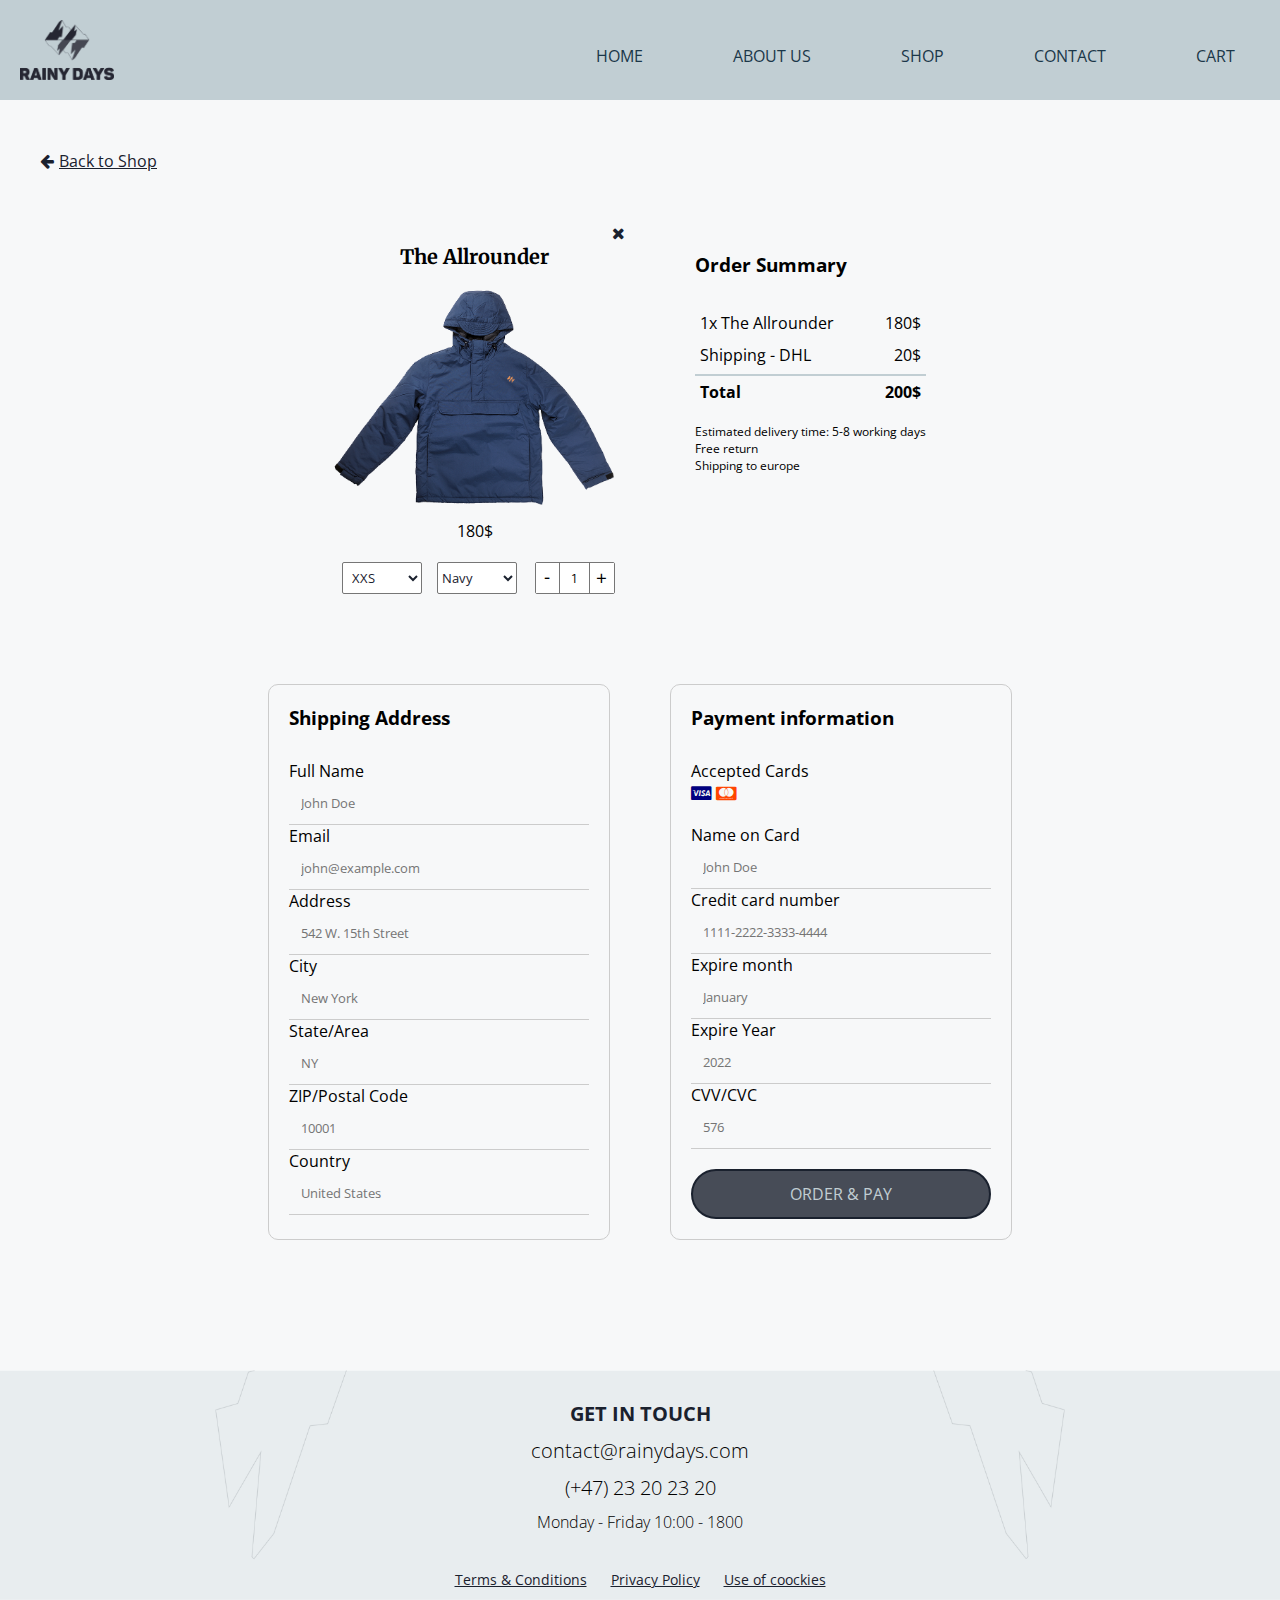
==== cart.html @ 738c60d7 "Add files via upload" ====
<!DOCTYPE html>
<html lang="en">
<head>
    <meta charset="UTF-8">
    <meta http-equiv="X-UA-Compatible" content="IE=edge">
    <meta name="viewport" content="width=device-width, initial-scale=1.0">
    <title>Rainy Days</title>
    <link rel="stylesheet" href="style.css">
    <link rel="stylesheet" href="style-meny.css">
    <link href="https://fonts.googleapis.com/css2?family=Open+Sans&display=swap" rel="stylesheet">
    <link href="https://fonts.googleapis.com/css2?family=Merriweather&display=swap" rel="stylesheet">
    <link rel="stylesheet" href="https://cdnjs.cloudflare.com/ajax/libs/font-awesome/4.7.0/css/font-awesome.min.css">
</head>

<body>
  <header>
    <!-- The beginning of the menu -->
    <div class="header">
      <img src="./images/logo-rainy-days-navy.png" alt="" />
      <!-- input checkbox is the button that shows and hides the menu in mobile view-->
      <input type="checkbox" class="menu-btn" id="menu-btn" />
      <!-- the clickable menu botton -->
      <label for="menu-btn" class="menu-icon">
        <!-- The visible text -->
        <span class="menu-text"></span>
        <!-- The visible hamburger menu -->
        <span class="nav-icon"></span>
      </label>
      <ul class="menu">
        <li><a href="index.html">Home</a></li>
        <li><a href="index.html#About-us">About us</a></li>
        <li><a href="shop.html">Shop</a></li>
        <li><a href="#Contact">Contact</a></li>
        <li><a href="cart.html">Cart</a></li>
      </ul>
    </div>
  </header>
  <!-- The end of the menu -->

    <main>
      <div class="back-to-shop"> <i class="fa fa-arrow-left" style="color:#1a212e;"></i><a href="shop.html">Back to Shop</a></div>
      <section class="container-cart-summary">
        <div class="wrap-cart">
            <div class="product-summary">
              <div class="removebtn"><i class="fa fa-close" style="color:#1a212e;"></i></div>
                <h2>The Allrounder</h2> 
                <img src="/images/jacket-1-blue.png" alt="The Allrounder jacket blue" />
                <p>180$</p>
                <div class="edit">
                <label for="Size"></label>
                <select name="Size" id="Sizes">
                  <option value="XXS">XXS</option>
                  <option value="XS">XS</option>
                  <option value="S">S</option>
                  <option value="M">M</option>
                  <option value="L">L</option>
                  <option value="XL">XL</option>
                </select>
                <label for="color-select"></label>
                <select name="color-select" id="color-select">
                  <option value="Navy">Navy</option>
                  <option value="Yellow">Yellow</option>
                </select>
                <div class="btn-edit-wrap">
                  <div class="btnedit-minus">-</div>
                  <button class="btnedit-qnt">1</button>
                  <button class="btnedit-plus">+</button>
                </div>
              </div>         
        </div>

        <div class="wrap-cart">
            <div class="price-summary">
              <h3>Order Summary</h3>
              <div class="line">
              <p>1x The Allrounder</p> <p>180$</p></div>
              <div class="line">
              <p>Shipping - DHL </p> <p>20$</p> </div>
              <div class="striped-border"></div>
              <div class="line">
              <h5>Total</h5> <h5>200$</h5>
            </div>
              <div class="additional-information">
                <p>Estimated delivery time: 5-8 working days</p>
                <p>Free return</p>
                <p>Shipping to europe</p>
              </div> 
            </div>
        </div>
    </section>

        <section class="container-cart-typein">
            <div class="wrap-cart">
                <div class="shipping-address">
                    <h3>Shipping Address</h3>
                    <label for="fullname"></i> Full Name</label>
                    <input type="text" id="firstname" name="firstname" placeholder="John Doe">
                    <label for="email"></i> Email</label>
                    <input type="text" id="email" name="email" placeholder="john@example.com">
                    <label for="address"></i> Address</label>
                    <input type="text" id="address" name="address" placeholder="542 W. 15th Street">
                    <label for="city"></i> City</label>
                    <input type="text" id="city" name="city" placeholder="New York">
                    <label for="state"></i> State/Area</label>
                    <input type="text" id="state" name="state" placeholder="NY">
                    <label for="zip"></i> ZIP/Postal Code</label>
                    <input type="text" id="city" name="city" placeholder="10001">
                    <label for="country"></i> Country</label>
                    <input type="text" id="country" name="country" placeholder="United States">
                </div>
            </div>

            <div class="wrap-cart">
                <div class="payment-information">
                    <h3>Payment information</h3>
                    <label for="fname">Accepted Cards</label>
                    <div class="icon-container">
                        <i class="fa fa-cc-visa" style="color:navy;"></i>
                        <i class="fa fa-cc-mastercard" style="color:orangered;"></i>
                    </div>
                    <label for="cardname"></i> Name on Card</label>
                    <input type="text" id="cardname" name="cardname" placeholder="John Doe">
                    <label for="cardnumber"></i> Credit card number</label>
                    <input type="text" id="cardnumber" name="cardnumber" placeholder="1111-2222-3333-4444">
                    <label for="expmonth"></i> Expire month</label>
                    <input type="text" id="expmonth" name="expmonth" placeholder="January">
                    <label for="expyear"></i> Expire Year</label>
                    <input type="text" id="expyear" name="expyear" placeholder="2022">
                    <label for="cvv"></i> CVV/CVC</label>
                    <input type="text" id="cvv" name="cvv" placeholder="576">
                    <a href="checkout-success.html"> <button class="btnpay">Order & pay</button> </a>
                </div>
            </div>
        </section>
    </main>

    <footer>
      <div class="wrapfooter">
        <div id="Contact" class="footer">
            <h3>Get in Touch</h3>
            <h4>contact@rainydays.com</h4>
            <h4>(+47) 23 20 23 20</h4>
            <h5>Monday - Friday 10:00 - 1800</h5>
            <div class="footerbottom">
                <a href="http://">Terms & Conditions</a>
                <a href="http://">Privacy Policy</a>
                <a href="http://">Use of coockies</a>
            </div>
        </div>
      </div>
    </footer>
</body>
</html>
---- style.css ----
* {
  margin: 0;
  scroll-behavior: smooth;
  padding: 0;
  box-sizing: border-box;
  font-family: "Open Sans", sans-serif;
}

body {
  display: flex;
  flex-direction: column;
  height: 100vh;
}
main {
  flex-grow: 1;
  background-color: #f7f8f9;
}

header {
  height: auto;
}

h1 {
  text-align: center;
  padding-top: 2em;
  font-family: "Merriweather", serif;
  font-style: italic;
  font-weight: bolder;
  font-size: 3em;
  position: relative;
}

.main1,
.main2,
.main3 {
  background-repeat: no-repeat;
}

.main1,
.main2 {
  min-height: 100vh;
}

.main1,
.main3 {
  text-align: center;
  background-size: cover;
  background-position: center;
}

.main1 {
  position: relative;
  padding-top: 10vh;
  top: 0px;
  right: 0px;
  bottom: 0px;
  left: 0px;
  background-image: url("./images/background-photo-adventurous-man.jpg");
  text-align: center;
  background-size: cover;
  background-position: center;
}

.main2 {
  background-image: url("./images/aboutus_decoration.png");
  background-color: #1a212e;
  /* gjør siden mobilvennlig*/
  background-size: 100% auto;
  background-position: bottom;
}

.wrap2 {
  padding-top: 200px;
  display: flex;
  justify-content: center;
  flex-wrap: wrap;
}

.main2 h3 {
  color: #fa9c4b;
  padding-bottom: 20px;
}

.main3 {
  position: relative;
  top: 0px;
  right: 0px;
  bottom: 0px;
  left: 0px;
  background-image: url("./images/landscape-photo.jpg");
  background-position: top;
  text-align: center;
  background-size: cover;
  min-height: 30rem;
}

.main3 p {
  position: relative;
  font-size: 1.8em;
}
.main3 h2 {
  position: relative;
  font-family: "Merriweather", serif;
  font-weight: bold;
  font-size: 2.5em;
}

.wrap {
  display: flex;
  justify-content: center;
  align-items: center;
}

.btn1,
.btn2 {
  display: block;
  border: solid 2px #1a212e;
  font-size: 16px;
  line-height: 1;
  padding: 16px 30px;
  border-radius: 30px;
  color: #1a212e;
  text-transform: uppercase;
  cursor: pointer;
  transition: all 0.3s linear;
  position: relative;
}

.btn1 {
  background-color: rgba(250, 156, 75, 0.8);
  margin-top: 50px;
}

.btn1:hover,
.btn1:focus {
  background-color: rgba(250, 156, 75, 1);
}

.btn2 {
  background-color: rgba(250, 208, 77, 0.8);
  margin-top: 30px;
}

.btn2:hover,
.btn2:focus {
  background-color: rgba(250, 208, 77, 1);
}

.box {
  align-items: center;
  width: 400px;
  float: left;
  padding: 50px 50px 50px 50px;
  color: rgba(250, 250, 250, 0.5);
  max-height: 320px;
  margin-left: 50px;
  margin-right: 50px;
}

.main3 p {
  padding-top: 80px;
}

.item {
  justify-content: center;
  text-align: center;
}
.item a {
  text-decoration: none;
}

.btn2 {
  display: inline-flex;
}

/* Make homepage responsive*/

@media (max-width: 1000px) and (min-width: 1px) {
  .wrap2 {
    padding-bottom: 200px;
    padding-top: 100px;
  }
}

@media (max-width: 800px) and (min-width: 600px) {
  h1 {
    font-size: 2.5em;
  }

  .main3 p {
    font-size: 1.6em;
  }

  .main3 h2 {
    font-size: 2.2em;
  }

  .btn1,
  .btn2 {
    font-size: 14px;
    padding: 14px 26px;
  }
}

@media (max-width: 600px) and (min-width: 400px) {
  h1 {
    font-size: 2em;
    padding-left: 40px;
    padding-right: 40px;
    line-height: 1.5;
  }

  .main3 p {
    font-size: 1.3em;
  }

  .main3 h2 {
    font-size: 1.8em;
  }

  .btn1,
  .btn2 {
    font-size: 14px;
    padding: 12px 22px;
  }
}

@media (max-width: 400px) and (min-width: 100px) {
  footer {
    height: 220px;
  }

  .main3 p {
    font-size: 1.1em;
  }

  .main3 h2 {
    font-size: 1.5em;
  }

  .footer h3 {
    font-size: 18px;
  }

  #Contact h4 {
    font-size: 15px;
  }

  #Contact h5 {
    font-size: 13px;
  }

  .box p {
    font-size: 14px;
  }

  .box h3 {
    font-size: 15px;
  }

  .box {
    padding: 50px 20px 50px 20px;
  }

  .btn1,
  .btn2 {
    font-size: 14px;
    padding: 12px 22px;
  }

  h1 {
    font-size: 1.7em;
  }
}

/* Styling SHOP*/

.background {
  background-color: #f7f8f9;
  margin-bottom: 7rem;
}

.background2 {
  background-color: #f7f8f9;
  margin-bottom: 7rem;
}

.jacket-1 {
  padding-top: 200px;
}

.jacket-1,
.jacket-2,
.jacket-3 {
  display: flex;
  justify-content: center;
  flex-wrap: wrap;
}

.jacket-info {
  justify-content: center;
  margin: 40px;
}

.jacket-image {
  width: auto;
  height: 394px;
  text-align: center;
  margin: 40px;
}

.jacket-1 img,
.jacket-2 img,
.jacket-3 img {
  width: 500px;
}

/* Size-dropdown*/

#Sizes {
  display: block;
  background-color: white;
  width: 150px;
  padding: 5px;
  border-radius: 2px;
  color: #1a212e;
}

.jacket-info ul {
  padding-top: 5px;
  padding-bottom: 10px;
  line-height: 2;
}

.jacket-info h3 {
  font-family: "Merriweather", serif;
  font-weight: bolder;
  font-size: 22px;
}

/* Add-to-cart button */

.btnbuy {
  border: solid 2px #1a212e;
  background-color: rgba(26, 33, 46, 0.8);
  font-size: 16px;
  padding: 10px 20px;
  border-radius: 30px;
  color: #c1ced3;
  text-transform: uppercase;
  cursor: pointer;
  transition: all 0.3s linear;
  position: relative;
  margin-top: 20px;
}

.btnbuy:hover {
  background-color: rgba(26, 33, 46, 1);
}

.btnbuy:active {
  background-color: orange;
  transition: all 0.01s linear;
}

/* Buttons jackets */

.btnblue,
.btnyellow,
.btnorange,
.btnnavy,
.btngreen {
  height: 20px;
  width: 20px;
  border-radius: 100%;
  border: none;
  margin: 5px;
}

.btnblue {
  background-color: rgba(57, 74, 113, 0.6);
  border: solid 1px rgba(57, 74, 113, 0);
}

.btnyellow {
  background-color: rgba(238, 223, 0, 0.6);
  border: solid 1px rgba(238, 223, 0, 0);
}

.btnorange {
  background-color: rgba(161, 66, 24, 0.6);
  border: solid 1px rgba(161, 66, 24, 0);
}

.btnnavy {
  background-color: rgba(10, 32, 66, 0.6);
  border: solid 1px rgba(10, 32, 66, 0);
}

.btngreen {
  background-color: #d9e0cd;
  border: solid 1px #1a212e;
}

.btnyellow:hover,
.btnyellow:focus {
  background-color: rgba(238, 223, 0, 1);
  border: solid 1px #000;
}

.btnblue:hover,
.btnblue:focus {
  background-color: rgba(57, 74, 113, 1);
  border: solid 1px #000;
}

.btnorange:hover,
.btnorange:focus {
  background-color: rgba(161, 66, 24, 0.8);
  border: solid 1px #1a212e;
}

.btnnavy:hover,
.btnnavy:focus {
  background-color: rgba(10, 32, 66, 1);
  border: solid 1px #000;
}

.btns {
  padding: 5px;
}

/* Extra information underneath Add-to-cart button */

.extrainfo {
  padding-top: 20px;
}

.extrainfo a {
  display: block;
  padding: 6px;
  color: #707070;
  font-size: 12px;
  font-weight: 100;
}

.myDIV {
  display: block;
  padding: 6px;
  color: #707070;
  font-size: 12px;
  font-weight: 100;
  cursor: pointer;
}

.hide {
  display: none;
  max-width: 200px;
}

.myDIV:hover + .hide {
  display: block;
  padding: 6px;
  color: #1a212e;
  font-size: 12px;
  font-weight: 100;
}

.myDIV:hover {
  color: #1a212e;
  font-weight: 700;
  padding: 2px;
}

/* Size-chart Popup */

.center {
  margin-top: 10px;
}

.center a {
  padding: 5px 5px;
  color: #111;
  font-size: 11px;
  font-weight: 600;
  border-radius: 5px;
  font-weight: 500;
  text-transform: uppercase;
}

#popup,
#popup2,
#popup3 {
  top: 0px;
  left: 0px;
  width: 100vw;
  height: 100vh;
  background: rgba(0, 0, 0, 0.75);
  display: none;
  z-index: 3;
  overflow-x: auto;
  position: fixed;
}

#popup .popup-content,
#popup2 .popup-content,
#popup3 .popup-content {
  position: absolute;
  top: 50%;
  left: 50%;
  transform: translate(-50%, -50%);
  width: 600px;
  padding: 10px 20px;
  background: #eee;
  border-radius: 5px 5px 0 0;
}

#popup a.close-popup,
#popup2 a.close-popup,
#popup3 a.close-popup {
  position: absolute;
  top: 10px;
  right: 20px;
  font-size: 20px;
  font-weight: 600;
  text-decoration: none;
  color: #1a212e;
}

#popup:target,
#popup2:target,
#popup3:target {
  display: block;
}

.content-table {
  margin: 25px 0;
  font-size: 0.9em;
  min-width: 400px;
  border-radius: 5px 5px 0 0;
  overflow: hidden;
  box-shadow: 0 0 20px rgba(0, 0, 0, 0.15);
}

.content-table thead tr {
  background-color: #1a212e;
  color: #ffffff;
  text-align: left;
  font-weight: bold;
}

.content-table th,
.content-table td {
  padding: 12px 15px;
}

.content-table tbody tr {
  border-bottom: 1px solid #dddddd;
}

.content-table tbody tr:nth-of-type(even) {
  background-color: #f3f3f3;
}

.content-table tbody tr:last-of-type {
  border-bottom: 2px solid #1a212e;
}

.tablefooter {
  font-size: 14px;
  justify-content: center;
  text-align: center;
  padding-top: 10px;
}

/* Making the Shop site responsive */

@media (max-width: 880px) {
  .hide {
    max-width: 140px;
  }

  .jacket-info {
    margin: 60px;
  }

  .jacket-image {
    margin: 60px;
  }
}

@media (max-width: 600px) and (min-width: 530px) {
  .jacket-image {
    height: 370px;
    margin: 0px;
  }

  .jacket-1 img,
  .jacket-2 img,
  .jacket-3 img {
    width: 430px;
  }

  .jacket-info + li {
    line-height: 1.8;
    font-size: 15px;
  }

  .jacket-info h3 {
    font-size: 20px;
  }

  .center a {
    font-size: 10px;
  }
}

@media (max-width: 550px) and (min-width: 350px) {
  .jacket-image {
    height: 300px;
    margin: 0px;
  }

  .jacket-1 img,
  .jacket-2 img,
  .jacket-3 img {
    width: 330px;
  }

  .jacket-info + ul {
    line-height: 1.8;
    font-size: 14px;
  }

  .jacket-info h3 {
    font-size: 18px;
  }

  .center a {
    font-size: 10px;
  }

  .myDIV:hover + .hide {
    font-size: 10px;
  }

  .myDIV {
    font-size: 10px;
  }
}

@media (max-width: 350px) and (min-width: 1px) {
  .jacket-image {
    height: auto;
    margin: 0px;
  }

  .jacket-1 img,
  .jacket-2 img,
  .jacket-3 img {
    width: 90vw;
  }

  .jacket-info + ul {
    line-height: 1.8;
    font-size: 14px;
  }

  .jacket-info h3 {
    font-size: 18px;
  }

  .center a {
    font-size: 10px;
  }

  .myDIV:hover + .hide {
    font-size: 10px;
  }
  .myDIV {
    font-size: 10px;
  }
}

@media (max-width: 750px) and (min-width: 150px) {
  #popup .popup-content,
  #popup2 .popup-content,
  #popup3 .popup-content {
    width: 80%;
  }

  .popup-content {
    width: 80%;
    overflow-x: auto;
  }

  #popup a.close-popup,
  #popup2 a.close-popup,
  #popup3 a.close-popup {
    top: 2px;
    right: 8px;
  }

  .tablefooter {
    padding-left: 10px;
    padding-right: 10px;
  }
}

/* Styling footer */

.wrapfooter {
  position: relative;
  width: 100%;
  text-align: center;
  padding-bottom: 10px;
}

footer {
  background-image: url("./images/footer-background.png");
  background-size: 100% auto;
  background-position: top;
  background-repeat: no-repeat;
  background-size: cover;
  height: 240px;
  position: relative;
  bottom: 0;
  width: 100%;
  clear: both;
}

.footer h3,
h4,
h5 {
  padding: 5px;
  font-family: "Open Sans", sans-serif;
}

.footer h3 {
  font-size: 20px;
  text-transform: uppercase;
  color: #1a212e;
  padding-top: 30px;
}

.footer h4 {
  font-size: 20px;
  font-weight: lighter;
}

.footer h5 {
  font-size: 16px;
  font-weight: lighter;
}

.footerbottom {
  padding-top: 30px;
}

.footerbottom a {
  color: #1a212e;
  padding-left: 10px;
  padding-right: 10px;
  font-size: 14px;
}

/* Styling CART */

input[type="text"] {
  width: 300px;
  padding: 12px;
  border: none;
  background-color: #00000000;
  border-bottom: 1px solid #ccc;
  border-radius: 0px;
  box-sizing: border-box;
}

label {
  display: block;
  justify-content: center;
}

.wrap-cart {
  justify-content: center;
  display: flex;
  justify-content: center;
  flex-wrap: wrap;
}

.wrap-cart h3 {
  padding-bottom: 30px;
}

.shipping-address,
.payment-information {
  width: 30%;
  display: inline;
  width: auto;
  margin: 30px;
  border: 1px solid #ccc;
  padding: 20px;
  border-radius: 10px;
}

.payment-information a {
  text-decoration: none;
}

.container-cart-typein {
  display: -ms-flexbox;
  display: flex;
  -ms-flex-wrap: wrap;
  flex-wrap: wrap;
  margin: 0 16px;
  justify-content: center;
  padding-top: 30px;
  padding-bottom: 100px;
}

.country {
  width: 100px;
}

.btnpay {
  display: block;
  border: solid 2px #1a212e;
  background-color: rgba(26, 33, 46, 0.8);
  font-size: 16px;
  padding: 10px 20px;
  border-radius: 30px;
  color: #c1ced3;
  text-transform: uppercase;
  cursor: pointer;
  transition: all 0.3s linear;
  position: relative;
  margin-top: 20px;
  width: 300px;
  height: 50px;
}

.btnpay:hover {
  background-color: rgba(26, 33, 46, 1);
}

.btnpay:active {
  background-color: orange;
  transition: all 0.01s linear;
}

.icon-container {
  padding-bottom: 20px;
}

/* Styling CART-Summary left */

.container-cart-summary {
  display: -ms-flexbox;
  display: flex;
  -ms-flex-wrap: wrap;
  flex-wrap: wrap;
  margin: 0 16px;
  justify-content: center;
  text-align: center;
}

.container-cart-summary img {
  max-width: 300px;
}

.line {
  display: flex;
  justify-content: space-between;
}

.line p {
  padding: 5px;
}

.line h5 {
  padding: 5px;
  font-size: 16px;
}

.additional-information {
  text-align: left;
  font-size: 12px;
  margin-top: 15px;
}
.striped-border {
  border: 1px solid #000;
  margin-top: 3px;
}

.product-summary {
  margin-top: 30px;
  padding: 20px;
}

.price-summary {
  text-align: left;
  margin: 30px;
  padding: 20px;
  padding-top: 50px;
}

.price-summary img {
  background-color: rgba(193, 206, 211, 0.45);
  border-radius: 10px;
  margin-top: 10px;
}

.edit {
  display: flex;
  justify-content: space-between;
  padding: 10px;
  margin-top: 10px;
}

.edit #Sizes {
  display: block;
  background-color: white;
  width: 80px;
  border-radius: 2px;
  color: #1a212e;
}
.edit #color-select {
  display: block;
  background-color: white;
  width: 80px;
  border-radius: 2px;
  color: #1a212e;
}

.btn-edit-wrap {
  border-radius: 2px;
  display: flex;
  justify-content: center;
  border: solid 1px #767676;
  width: 80px;
  background-color: white;
  margin-left: 10px;
}

.btnedit-minus,
.btnedit-plus {
  display: inline-block;
  font-size: 16px;
  cursor: pointer;
  border: none;
  background-color: white;
  font-size: 19px;
  justify-content: center;
  text-align: center;
  width: 100%;
}

.btnedit-qnt {
  display: inline-block;
  font-size: 12px;
  border: none;
  padding: 5px;
  width: 100%;
  background-color: white;
  border: solid 1px #767676;
  margin: -1px 0px -1px 0px;
}

.back-to-shop {
  position: top;
  margin-top: 150px;
  margin-left: 40px;
}

.back-to-shop a {
  color: #1a212e;
  padding-left: 5px;
}

.removebtn {
  text-align: right;
  cursor: pointer;
}

.product-summary h2 {
  font-family: "Merriweather", serif;
  font-weight: bolder;
  font-size: 20px;
  padding-bottom: 10px;
}

/* Styling Checkout Success site */

.purchase-summary {
  max-width: 350px;
}
.order-confirmation {
  max-width: 400px;
  padding: 0px;
  color: #c1ced3;
}

.checkout-success-summary {
  display: -ms-flexbox;
  display: flex;
  -ms-flex-wrap: wrap;
  flex-wrap: wrap;
  margin: 0 16px;
  justify-content: center;
  text-align: center;
  padding-top: 200px;
}

.purchase-summary .price-summary {
  border: solid 1px #c1ced3;
  border-radius: 5px;
  color: #c1ced3;
}

.price-summary img {
  width: 200px;
  padding: 20px;
}
.delivery-adress {
  margin: 30px;
}

.price-summary .striped-border {
  border: 1px solid #c1ced3;
}

.order-confirmation img {
  width: 350px;
}

.order-confirmation h2 {
  font-size: 21px;
  padding-bottom: 10px;
  font-weight: bold;
}

.item .btn1 {
  width: 100%;
  display: block;
  border: solid 2px #1a212e;
  font-size: 16px;
  line-height: 1;
  padding: 16px 30px;
  border-radius: 30px;
  color: #1a212e;
  text-transform: uppercase;
  cursor: pointer;
  transition: all 0.3s linear;
  position: relative;
  background-color: rgba(250, 156, 75, 0.8);
  margin-top: 30px;
}

.item .btn1:hover,
.item .btn1:focus {
  background-color: rgba(250, 156, 75, 1);
}

.image-checkout-succsess img {
  width: 750px;
}
.image-checkout-succsess {
  background-image: url("/images/mountains-view-from-sea.jpg");
  background-size: cover;
  width: 700px;
  display: table;
  margin: 0 auto;
  justify-content: center;
  height: 600px;
  position: relative;
  display: flex;
  justify-content: center;
  margin-bottom: 100px;
}

.comp-info {
  padding: 20px;
  width: 260px;
  height: auto;
  background-color: rgba(26, 33, 46, 0.8);
  border-radius: 10px;
  position: absolute;
  top: 50%;
  transform: translate(0, -50%);
  color: #c1ced3;
}

.comp-info ul {
  padding-left: 20px;
  padding-bottom: 20px;
  text-align: left;
}

.comp-info h2 {
  padding-left: 20px;
  padding-bottom: 8px;
  text-align: left;
  color: #fad04d;
  font-weight: bold;
}

.comp-info .btn2 {
  display: block;
  border: solid 2px #1a212e;
  font-size: 14px;
  line-height: 1;
  padding: 10px 15px;
  margin: auto;
}

.background-cart-site {
  background-color: #1a212e;
}

.comp {
  display: -ms-flexbox;
  display: flex;
  -ms-flex-wrap: wrap;
  flex-wrap: wrap;
  justify-content: center;
  text-align: center;
}

.comp span {
  font-weight: bolder;
  color: #fad04d;
}

/* Responsive CART */

@media (max-width: 400px) and (min-width: 100px) {
  input[type="text"] {
    width: 200px;
    padding: 6px;
    border: none;
    background-color: #00000000;
    border-bottom: 1px solid #ccc;
    border-radius: 0px;
    box-sizing: border-box;
  }

  .btnpay {
    display: block;
    border: solid 2px #1a212e;
    background-color: rgba(26, 33, 46, 0.8);
    font-size: 16px;
    border-radius: 30px;
    color: #c1ced3;
    text-transform: uppercase;
    cursor: pointer;
    transition: all 0.3s linear;
    position: relative;
    margin-top: 20px;
    width: 200px;
    height: 50px;
  }

  .product-summary img {
    width: 200px;
  }

  .edit #Sizes,
  .edit #color-select {
    width: 60px;
    font-size: 10px;
    margin: 5px;
  }
  .edit #color-select {
    margin-left: 10px;
  }

  .btn-edit-wrap {
    font-size: 0px;
    height: auto;
    height: 28px;
    margin-top: 5px;
  }

  /* Responsive footer */

  .footerbottom a {
    display: block;
    padding: 4px;
    font-size: 12px;
  }

  .wrapfooter {
    background-color: #e8edef;
    z-index: 1;
  }

  /* Responsive Checkout-Success */

  .image-checkout-succsess {
    margin: 0 auto;
  }
  .footer h3 {
    font-size: 17px;
  }

  .item .btn1 {
    padding: 12px;
    font-size: 14px;
  }
}

@media (max-width: 700px) {
  .image-checkout-succsess {
    margin-bottom: 0px;
  }
}

@media (max-width: 733px) {
  .checkout-success-summary {
    padding-top: 100px;
  }
}
---- style-meny.css ----
* {
  font-family: "Merriweather", serif;
  font-family: "Open Sans", sans-serif;
}

.header a {
  color: black;
  max-height: 100px;
}

.header {
  background-color: #c1ced3;
  position: fixed;
  width: 100%;
  z-index: 3;
  text-transform: uppercase;
  max-height: 100px;
  display: flex;
  justify-content: space-between;
}

.header ul {
  padding: 0;
  margin: 0;
  list-style: none;
  background-color: #c1ced3;
  overflow: hidden;
}

.header img {
  max-height: 100px;
  padding: 20px;
}

.header li a {
  display: block;
  padding: 45px;
  text-decoration: none;
  text-align: right;
}

.header li a:hover,
.header .menu-btn:hover,
.header .logo:hover {
  background-color: rgba(255, 255, 255, 0.5);
}

.header .logo {
  text-decoration: none;
  display: block;
  padding: 10px 20px;
  font-size: 2rem;
  color: #1b3749;
}

.header .menu {
  clear: both;
  max-height: 0;
  transition: max-height 0.5s ease-in-out;
}

.header .menu-btn:checked ~ .menu {
  max-height: 100vh;
}

/* making a dash in the burger menu*/
.header .menu-icon .nav-icon {
  height: 2px;
  width: 18px;
  background-color: #1b3749;
  display: block;
  position: relative;
}

.header .menu-icon .nav-icon::before,
.header .menu-icon .nav-icon::after {
  background-color: #1b3749;
  width: 100%;
  height: 100%;
  display: block;
  content: "";
  position: absolute;
  transition: all 0.5s ease-out;
}

.menu-text {
  color: #1b3749;
}

.header .menu-icon .nav-icon::before {
  top: 5px;
}

.header .menu-icon .nav-icon::after {
  top: -5px;
}

.header .menu-btn {
  display: none;
}

.header .menu-icon {
  padding: 28px 20px;
  cursor: pointer;
  position: relative;
}

.header .menu-text {
  text-transform: uppercase;
  position: absolute;
  top: 10px;
  right: 35px;
  padding: 10px;
}

.menu li a {
  color: #1b3749;
}

@media screen and (min-width: 880px) {
  .header .menu-icon {
    display: none;
  }

  .header .menu {
    max-height: none;
    clear: none;
  }

  .header li {
    float: left;
  }
}

/* making extra animation of hamburger icon */

.header .menu-btn:checked ~ .menu-icon .nav-icon {
  background: transparent;
}

.header .menu-btn:checked ~ .menu-icon .nav-icon::after {
  transform: rotate(-45deg);
  top: 0;
}

.header .menu-btn:checked ~ .menu-icon .nav-icon::before {
  transform: rotate(45deg);
  top: 0;
}

/* changing the menu in mobile view*/

@media (max-width: 880px) {
  ul.menu {
    background: none;
    padding-top: 17px;
  }

  .header {
    max-width: 100px;
    font-size: 12px;
    max-height: 600px;
    padding: 0px;
    border-radius: 4px;
    display: block;
  }

  .header a {
    opacity: 1;
  }

  .header li a {
    padding: 12px;
    padding-right: 20px;
  }

  .header {
    right: -0px;
    top: -10px;
    border-color: rgba(27, 55, 73, 0.5);
    position: absolute;
    position: fixed;
    background-color: #fad04d;
    background-color: #c1ced3;
  }

  .header .menu-icon {
    padding: 28px 50px;
    cursor: pointer;
    position: relative;
    margin: 1vh 0 1vh 10px;
  }

  .header img {
    position: fixed;
    left: 0px;
    background-color: #c1ced3;
    padding-right: 1000px;
  }
  .logo {
    position: sticky;
  }
}
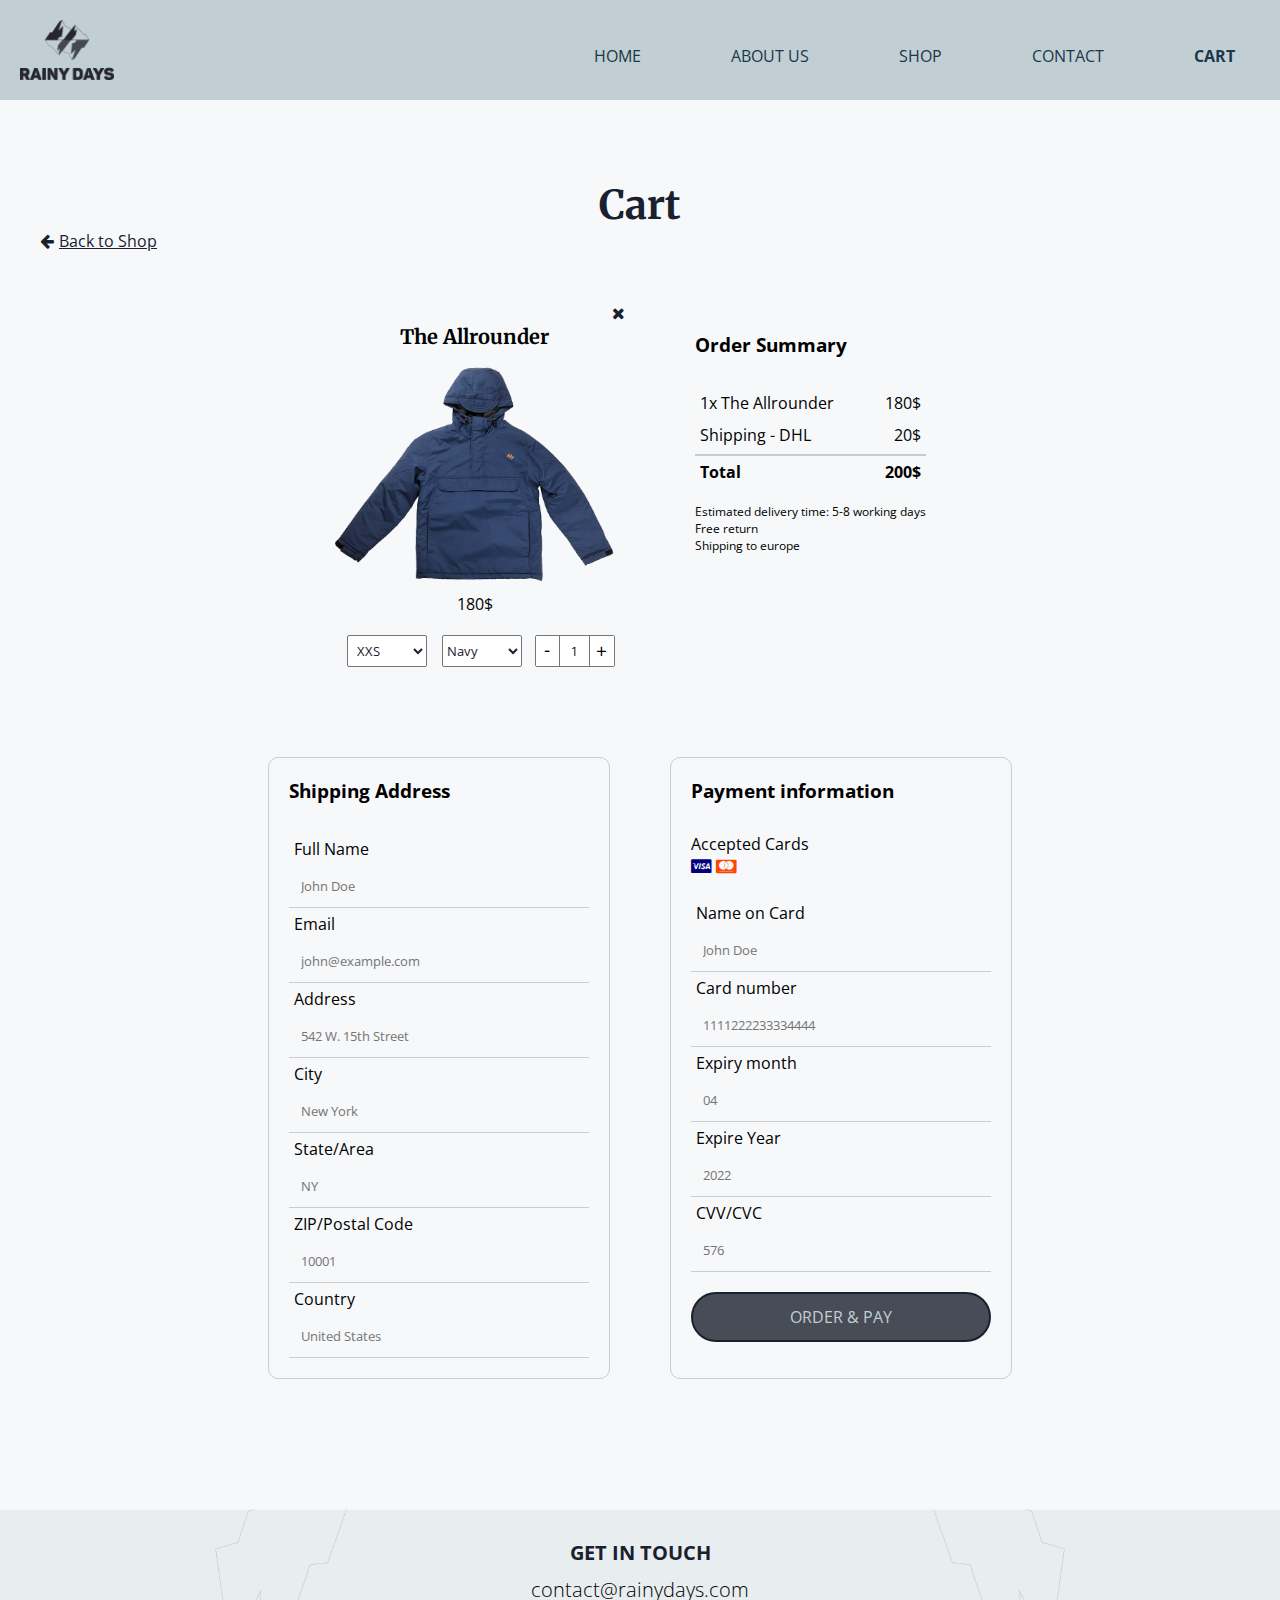
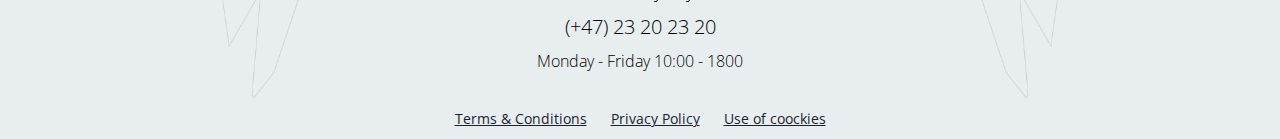
==== commit 41debeb3: "Add files via upload" ====
--- a/cart.html
+++ b/cart.html
@@ -1,153 +1,267 @@
-<!DOCTYPE html>
-<html lang="en">
-<head>
-    <meta charset="UTF-8">
-    <meta http-equiv="X-UA-Compatible" content="IE=edge">
-    <meta name="viewport" content="width=device-width, initial-scale=1.0">
-    <title>Rainy Days</title>
-    <link rel="stylesheet" href="style.css">
-    <link rel="stylesheet" href="style-meny.css">
-    <link href="https://fonts.googleapis.com/css2?family=Open+Sans&display=swap" rel="stylesheet">
-    <link href="https://fonts.googleapis.com/css2?family=Merriweather&display=swap" rel="stylesheet">
-    <link rel="stylesheet" href="https://cdnjs.cloudflare.com/ajax/libs/font-awesome/4.7.0/css/font-awesome.min.css">
-</head>
-
-<body>
-  <header>
-    <!-- The beginning of the menu -->
-    <div class="header">
-      <img src="./images/logo-rainy-days-navy.png" alt="" />
-      <!-- input checkbox is the button that shows and hides the menu in mobile view-->
-      <input type="checkbox" class="menu-btn" id="menu-btn" />
-      <!-- the clickable menu botton -->
-      <label for="menu-btn" class="menu-icon">
-        <!-- The visible text -->
-        <span class="menu-text"></span>
-        <!-- The visible hamburger menu -->
-        <span class="nav-icon"></span>
-      </label>
-      <ul class="menu">
-        <li><a href="index.html">Home</a></li>
-        <li><a href="index.html#About-us">About us</a></li>
-        <li><a href="shop.html">Shop</a></li>
-        <li><a href="#Contact">Contact</a></li>
-        <li><a href="cart.html">Cart</a></li>
-      </ul>
-    </div>
-  </header>
-  <!-- The end of the menu -->
-
-    <main>
-      <div class="back-to-shop"> <i class="fa fa-arrow-left" style="color:#1a212e;"></i><a href="shop.html">Back to Shop</a></div>
-      <section class="container-cart-summary">
-        <div class="wrap-cart">
-            <div class="product-summary">
-              <div class="removebtn"><i class="fa fa-close" style="color:#1a212e;"></i></div>
-                <h2>The Allrounder</h2> 
-                <img src="/images/jacket-1-blue.png" alt="The Allrounder jacket blue" />
-                <p>180$</p>
-                <div class="edit">
-                <label for="Size"></label>
-                <select name="Size" id="Sizes">
-                  <option value="XXS">XXS</option>
-                  <option value="XS">XS</option>
-                  <option value="S">S</option>
-                  <option value="M">M</option>
-                  <option value="L">L</option>
-                  <option value="XL">XL</option>
-                </select>
-                <label for="color-select"></label>
-                <select name="color-select" id="color-select">
-                  <option value="Navy">Navy</option>
-                  <option value="Yellow">Yellow</option>
-                </select>
-                <div class="btn-edit-wrap">
-                  <div class="btnedit-minus">-</div>
-                  <button class="btnedit-qnt">1</button>
-                  <button class="btnedit-plus">+</button>
-                </div>
-              </div>         
-        </div>
-
-        <div class="wrap-cart">
-            <div class="price-summary">
-              <h3>Order Summary</h3>
-              <div class="line">
-              <p>1x The Allrounder</p> <p>180$</p></div>
-              <div class="line">
-              <p>Shipping - DHL </p> <p>20$</p> </div>
-              <div class="striped-border"></div>
-              <div class="line">
-              <h5>Total</h5> <h5>200$</h5>
-            </div>
-              <div class="additional-information">
-                <p>Estimated delivery time: 5-8 working days</p>
-                <p>Free return</p>
-                <p>Shipping to europe</p>
-              </div> 
-            </div>
-        </div>
-    </section>
-
-        <section class="container-cart-typein">
-            <div class="wrap-cart">
-                <div class="shipping-address">
-                    <h3>Shipping Address</h3>
-                    <label for="fullname"></i> Full Name</label>
-                    <input type="text" id="firstname" name="firstname" placeholder="John Doe">
-                    <label for="email"></i> Email</label>
-                    <input type="text" id="email" name="email" placeholder="john@example.com">
-                    <label for="address"></i> Address</label>
-                    <input type="text" id="address" name="address" placeholder="542 W. 15th Street">
-                    <label for="city"></i> City</label>
-                    <input type="text" id="city" name="city" placeholder="New York">
-                    <label for="state"></i> State/Area</label>
-                    <input type="text" id="state" name="state" placeholder="NY">
-                    <label for="zip"></i> ZIP/Postal Code</label>
-                    <input type="text" id="city" name="city" placeholder="10001">
-                    <label for="country"></i> Country</label>
-                    <input type="text" id="country" name="country" placeholder="United States">
-                </div>
-            </div>
-
-            <div class="wrap-cart">
-                <div class="payment-information">
-                    <h3>Payment information</h3>
-                    <label for="fname">Accepted Cards</label>
-                    <div class="icon-container">
-                        <i class="fa fa-cc-visa" style="color:navy;"></i>
-                        <i class="fa fa-cc-mastercard" style="color:orangered;"></i>
-                    </div>
-                    <label for="cardname"></i> Name on Card</label>
-                    <input type="text" id="cardname" name="cardname" placeholder="John Doe">
-                    <label for="cardnumber"></i> Credit card number</label>
-                    <input type="text" id="cardnumber" name="cardnumber" placeholder="1111-2222-3333-4444">
-                    <label for="expmonth"></i> Expire month</label>
-                    <input type="text" id="expmonth" name="expmonth" placeholder="January">
-                    <label for="expyear"></i> Expire Year</label>
-                    <input type="text" id="expyear" name="expyear" placeholder="2022">
-                    <label for="cvv"></i> CVV/CVC</label>
-                    <input type="text" id="cvv" name="cvv" placeholder="576">
-                    <a href="checkout-success.html"> <button class="btnpay">Order & pay</button> </a>
-                </div>
-            </div>
-        </section>
-    </main>
-
-    <footer>
-      <div class="wrapfooter">
-        <div id="Contact" class="footer">
-            <h3>Get in Touch</h3>
-            <h4>contact@rainydays.com</h4>
-            <h4>(+47) 23 20 23 20</h4>
-            <h5>Monday - Friday 10:00 - 1800</h5>
-            <div class="footerbottom">
-                <a href="http://">Terms & Conditions</a>
-                <a href="http://">Privacy Policy</a>
-                <a href="http://">Use of coockies</a>
-            </div>
-        </div>
-      </div>
-    </footer>
-</body>
-</html>+<!DOCTYPE html>
+<html lang="en">
+		<head>
+			<meta charset="UTF-8" />
+			<meta http-equiv="X-UA-Compatible" content="IE=edge" />
+			<meta name="viewport" content="width=device-width, initial-scale=1.0" />
+			<title>Rainy Days | Cart</title>
+			<link rel="stylesheet" href="style.css" />
+			<link
+				href="https://fonts.googleapis.com/css2?family=Open+Sans&display=swap"
+				rel="stylesheet"
+			/>
+			<link
+				href="https://fonts.googleapis.com/css2?family=Merriweather&display=swap"
+				rel="stylesheet"
+			/>
+			<link
+				rel="stylesheet"
+				href="https://cdnjs.cloudflare.com/ajax/libs/font-awesome/4.7.0/css/font-awesome.min.css"
+			/>
+		</head>
+	
+		<body>
+			<header>
+				<!-- The beginning of the menu -->
+				<div class="header">
+					<a href="index.html">
+						<img src="./images/logo-rainy-days-navy.png" alt="Rainy Days logo" />
+					</a>
+					<!-- input checkbox is the button that shows and hides the menu in mobile view-->
+					<input type="checkbox" class="menu-btn" id="menu-btn" />
+					<!-- the clickable menu botton -->
+					<label for="menu-btn" class="menu-icon">
+						<!-- The visible text -->
+						<span class="menu-text"></span>
+						<!-- The visible hamburger menu -->
+						<span class="nav-icon"></span>
+					</label>
+					<ul class="menu">
+						<li><a href="index.html">Home</a></li>
+						<li><a href="index.html#About-us">About us</a></li>
+						<li><a href="shop.html">Shop</a></li>
+						<li><a href="#Contact">Contact</a></li>
+						<li>
+							<a href="cart.html"><b>Cart</b></a>
+						</li>
+					</ul>
+				</div>
+			</header>
+			<!-- The end of the menu -->
+      
+			<main id="cartItems">
+        <h1>Cart</h1>
+				<div class="back-to-shop">
+					<i class="fa fa-arrow-left" style="color: #1a212e"></i
+					><a href="shop.html">Back to Shop</a>
+				</div>
+				
+					<div id="error"></div>
+					<section class="container-cart-summary">
+						<div class="wrap-cart">
+							<div class="product-summary">
+								<div class="removebtn">
+									<i class="fa fa-close" style="color: #1a212e"></i>
+								</div>
+								<h2>The Allrounder</h2>
+								<img
+									src="/images/Jakke_1_blå.png"
+									alt="The Allrounder jacket blue"
+								/>
+								<p>180$</p>
+								<div class="edit">
+									<label for="Sizes"></label>
+									<select name="Size" id="Sizes">
+										<option value="XXS">XXS</option>
+										<option value="XS">XS</option>
+										<option value="S">S</option>
+										<option value="M">M</option>
+										<option value="L">L</option>
+										<option value="XL">XL</option>
+									</select>
+									<label for="color-select"></label>
+									<select name="color-select" id="color-select">
+										<option value="Navy">Navy</option>
+										<option value="Yellow">Yellow</option>
+									</select>
+									<div class="btn-edit-wrap">
+										<div class="btnedit-minus">-</div>
+										<button class="btnedit-qnt">1</button>
+										<button class="btnedit-plus">+</button>
+									</div>
+								</div>
+							</div>
+						</div>
+	
+						<div class="wrap-cart">
+							<div class="price-summary">
+								<h3>Order Summary</h3>
+								<div class="line">
+									<p>1x The Allrounder</p>
+									<p>180$</p>
+								</div>
+								<div class="line">
+									<p>Shipping - DHL</p>
+									<p>20$</p>
+								</div>
+								<div class="striped-border"></div>
+								<div class="line">
+									<h5>Total</h5>
+									<h5>200$</h5>
+								</div>
+								<div class="additional-information">
+									<p>Estimated delivery time: 5-8 working days</p>
+									<p>Free return</p>
+									<p>Shipping to europe</p>
+								</div>
+							</div>
+						</div>
+					</section>
+	
+					<section class="container-cart-typein">
+						<div class="wrap-cart">
+							<div class="shipping-address">
+								<h3>Shipping Address</h3>
+								<label for="fullname"> Full Name </label> 
+                <div class="form-error" id="fullNameError">*Name is required</div>
+								<input
+									type="text"
+									id="fullname"
+									name="fullname"
+									placeholder="John Doe"
+								/>
+
+								<label for="email"> Email</label>
+                <div class="form-error" id="emailError">*Please fill in a valid email</div>
+								<input
+									type="text"
+									id="email"
+									name="email"
+									placeholder="john@example.com"
+								/>
+
+								<label for="address">Address</label>
+                <div class="form-error" id="addressError">*Address is required<address></address></div>
+								<input
+									type="text"
+									id="address"
+									name="address"
+									placeholder="542 W. 15th Street"
+								/>
+
+								<label for="city"> City</label>
+                <div class="form-error" id="cityError">*City is required</div>
+								<input 
+                type="text" 
+                id="city" 
+                name="city" 
+                placeholder="New York" />
+
+								<label for="state"> State/Area</label>
+                <div class="form-error" id="stateError">*State/area is required</div>
+
+								<input type="text" 
+                id="state" 
+                name="state" 
+                placeholder="NY" />
+
+								<label for="zip"> ZIP/Postal Code</label>
+                <div class="form-error" id="zipError">*ZIP/Postal code is required</div>
+
+								<input type="number" 
+               							id="zip" 
+                						name="zip" 
+                						placeholder="10001" />
+
+								<label for="country"> Country</label>
+                <div class="form-error" id="countryError">*Country is required</div>
+								<input
+									type="text"
+									id="country"
+									name="country"
+									placeholder="United States"
+								/>
+							</div>
+						</div>
+	
+
+						<div class="wrap-cart">
+							<div class="payment-information">
+								<h3>Payment information</h3>
+								<p>Accepted Cards</p>
+								<div class="icon-container">
+									<i class="fa fa-cc-visa" style="color: navy"></i>
+									<i class="fa fa-cc-mastercard" style="color: orangered"></i>
+								</div>
+
+								<label for="cardname"> Name on Card</label>
+                <div class="form-error" id="cardNameError">*Card name is required</div>
+								<input
+									type="text"
+									id="cardname"
+									name="cardname"
+									placeholder="John Doe"
+								/>
+
+								<label for="cardnumber"> Card number</label>
+                <div class="form-error" id="cardNumberError">*Please fill in a valid card number </div>
+								<input
+									type="number"
+									id="cardnumber"
+									name="cardnumber"
+									placeholder="1111222233334444"
+								/>
+
+								<label for="expmonth"> Expiry month</label>
+                <div class="form-error" id="expMonthError">*Please fill in a expiry month </div>
+								<input
+                  					type="number"
+									id="expmonth"
+									name="expmonth"
+									placeholder="04"
+								/>
+
+								<label for="expyear"> Expire Year</label>
+                <div class="form-error" id="expYearError">*Please fill in an expiry year </div>
+								<input
+									type="number"
+									id="expyear"
+									name="expyear"
+									placeholder="2022"
+								>
+                
+                
+								<label for="cvv"> CVV/CVC</label>
+                <div class="form-error" id="cvvError">*Please fill in an expire year </div>
+								<input 
+                  type="number" 
+                  id="cvv" 
+                  name="cvv" 
+                  placeholder="576" />
+                  <form id="data-form">
+                  <button class="btnpay" type="submit">Order & Pay</button>
+                </form>
+							</div>
+						</div>
+					</section>
+				
+			</main>
+	
+			<footer>
+				<div class="wrapfooter">
+					<div id="Contact" class="footer">
+						<h3>Get in Touch</h3>
+						<h4>contact@rainydays.com</h4>
+						<h4>(+47) 23 20 23 20</h4>
+						<h5>Monday - Friday 10:00 - 1800</h5>
+						<div class="footerbottom">
+							<a href="#">Terms & Conditions</a>
+							<a href="#">Privacy Policy</a>
+							<a href="#">Use of coockies</a>
+						</div>
+					</div>
+				</div>
+			</footer>
+			<script src="javascript/formValidation.js" type="module"></script>
+		</body>
+	</html>
--- a/style.css
+++ b/style.css
@@ -1,1222 +1,1459 @@
-* {
-  margin: 0;
-  scroll-behavior: smooth;
-  padding: 0;
-  box-sizing: border-box;
-  font-family: "Open Sans", sans-serif;
-}
-
-body {
-  display: flex;
-  flex-direction: column;
-  height: 100vh;
-}
-main {
-  flex-grow: 1;
-  background-color: #f7f8f9;
-}
-
-header {
-  height: auto;
-}
-
-h1 {
-  text-align: center;
-  padding-top: 2em;
-  font-family: "Merriweather", serif;
-  font-style: italic;
-  font-weight: bolder;
-  font-size: 3em;
-  position: relative;
-}
-
-.main1,
-.main2,
-.main3 {
-  background-repeat: no-repeat;
-}
-
-.main1,
-.main2 {
-  min-height: 100vh;
-}
-
-.main1,
-.main3 {
-  text-align: center;
-  background-size: cover;
-  background-position: center;
-}
-
-.main1 {
-  position: relative;
-  padding-top: 10vh;
-  top: 0px;
-  right: 0px;
-  bottom: 0px;
-  left: 0px;
-  background-image: url("./images/background-photo-adventurous-man.jpg");
-  text-align: center;
-  background-size: cover;
-  background-position: center;
-}
-
-.main2 {
-  background-image: url("./images/aboutus_decoration.png");
-  background-color: #1a212e;
-  /* gjør siden mobilvennlig*/
-  background-size: 100% auto;
-  background-position: bottom;
-}
-
-.wrap2 {
-  padding-top: 200px;
-  display: flex;
-  justify-content: center;
-  flex-wrap: wrap;
-}
-
-.main2 h3 {
-  color: #fa9c4b;
-  padding-bottom: 20px;
-}
-
-.main3 {
-  position: relative;
-  top: 0px;
-  right: 0px;
-  bottom: 0px;
-  left: 0px;
-  background-image: url("./images/landscape-photo.jpg");
-  background-position: top;
-  text-align: center;
-  background-size: cover;
-  min-height: 30rem;
-}
-
-.main3 p {
-  position: relative;
-  font-size: 1.8em;
-}
-.main3 h2 {
-  position: relative;
-  font-family: "Merriweather", serif;
-  font-weight: bold;
-  font-size: 2.5em;
-}
-
-.wrap {
-  display: flex;
-  justify-content: center;
-  align-items: center;
-}
-
-.btn1,
-.btn2 {
-  display: block;
-  border: solid 2px #1a212e;
-  font-size: 16px;
-  line-height: 1;
-  padding: 16px 30px;
-  border-radius: 30px;
-  color: #1a212e;
-  text-transform: uppercase;
-  cursor: pointer;
-  transition: all 0.3s linear;
-  position: relative;
-}
-
-.btn1 {
-  background-color: rgba(250, 156, 75, 0.8);
-  margin-top: 50px;
-}
-
-.btn1:hover,
-.btn1:focus {
-  background-color: rgba(250, 156, 75, 1);
-}
-
-.btn2 {
-  background-color: rgba(250, 208, 77, 0.8);
-  margin-top: 30px;
-}
-
-.btn2:hover,
-.btn2:focus {
-  background-color: rgba(250, 208, 77, 1);
-}
-
-.box {
-  align-items: center;
-  width: 400px;
-  float: left;
-  padding: 50px 50px 50px 50px;
-  color: rgba(250, 250, 250, 0.5);
-  max-height: 320px;
-  margin-left: 50px;
-  margin-right: 50px;
-}
-
-.main3 p {
-  padding-top: 80px;
-}
-
-.item {
-  justify-content: center;
-  text-align: center;
-}
-.item a {
-  text-decoration: none;
-}
-
-.btn2 {
-  display: inline-flex;
-}
-
-/* Make homepage responsive*/
-
-@media (max-width: 1000px) and (min-width: 1px) {
-  .wrap2 {
-    padding-bottom: 200px;
-    padding-top: 100px;
-  }
-}
-
-@media (max-width: 800px) and (min-width: 600px) {
-  h1 {
-    font-size: 2.5em;
-  }
-
-  .main3 p {
-    font-size: 1.6em;
-  }
-
-  .main3 h2 {
-    font-size: 2.2em;
-  }
-
-  .btn1,
-  .btn2 {
-    font-size: 14px;
-    padding: 14px 26px;
-  }
-}
-
-@media (max-width: 600px) and (min-width: 400px) {
-  h1 {
-    font-size: 2em;
-    padding-left: 40px;
-    padding-right: 40px;
-    line-height: 1.5;
-  }
-
-  .main3 p {
-    font-size: 1.3em;
-  }
-
-  .main3 h2 {
-    font-size: 1.8em;
-  }
-
-  .btn1,
-  .btn2 {
-    font-size: 14px;
-    padding: 12px 22px;
-  }
-}
-
-@media (max-width: 400px) and (min-width: 100px) {
-  footer {
-    height: 220px;
-  }
-
-  .main3 p {
-    font-size: 1.1em;
-  }
-
-  .main3 h2 {
-    font-size: 1.5em;
-  }
-
-  .footer h3 {
-    font-size: 18px;
-  }
-
-  #Contact h4 {
-    font-size: 15px;
-  }
-
-  #Contact h5 {
-    font-size: 13px;
-  }
-
-  .box p {
-    font-size: 14px;
-  }
-
-  .box h3 {
-    font-size: 15px;
-  }
-
-  .box {
-    padding: 50px 20px 50px 20px;
-  }
-
-  .btn1,
-  .btn2 {
-    font-size: 14px;
-    padding: 12px 22px;
-  }
-
-  h1 {
-    font-size: 1.7em;
-  }
-}
-
-/* Styling SHOP*/
-
-.background {
-  background-color: #f7f8f9;
-  margin-bottom: 7rem;
-}
-
-.background2 {
-  background-color: #f7f8f9;
-  margin-bottom: 7rem;
-}
-
-.jacket-1 {
-  padding-top: 200px;
-}
-
-.jacket-1,
-.jacket-2,
-.jacket-3 {
-  display: flex;
-  justify-content: center;
-  flex-wrap: wrap;
-}
-
-.jacket-info {
-  justify-content: center;
-  margin: 40px;
-}
-
-.jacket-image {
-  width: auto;
-  height: 394px;
-  text-align: center;
-  margin: 40px;
-}
-
-.jacket-1 img,
-.jacket-2 img,
-.jacket-3 img {
-  width: 500px;
-}
-
-/* Size-dropdown*/
-
-#Sizes {
-  display: block;
-  background-color: white;
-  width: 150px;
-  padding: 5px;
-  border-radius: 2px;
-  color: #1a212e;
-}
-
-.jacket-info ul {
-  padding-top: 5px;
-  padding-bottom: 10px;
-  line-height: 2;
-}
-
-.jacket-info h3 {
-  font-family: "Merriweather", serif;
-  font-weight: bolder;
-  font-size: 22px;
-}
-
-/* Add-to-cart button */
-
-.btnbuy {
-  border: solid 2px #1a212e;
-  background-color: rgba(26, 33, 46, 0.8);
-  font-size: 16px;
-  padding: 10px 20px;
-  border-radius: 30px;
-  color: #c1ced3;
-  text-transform: uppercase;
-  cursor: pointer;
-  transition: all 0.3s linear;
-  position: relative;
-  margin-top: 20px;
-}
-
-.btnbuy:hover {
-  background-color: rgba(26, 33, 46, 1);
-}
-
-.btnbuy:active {
-  background-color: orange;
-  transition: all 0.01s linear;
-}
-
-/* Buttons jackets */
-
-.btnblue,
-.btnyellow,
-.btnorange,
-.btnnavy,
-.btngreen {
-  height: 20px;
-  width: 20px;
-  border-radius: 100%;
-  border: none;
-  margin: 5px;
-}
-
-.btnblue {
-  background-color: rgba(57, 74, 113, 0.6);
-  border: solid 1px rgba(57, 74, 113, 0);
-}
-
-.btnyellow {
-  background-color: rgba(238, 223, 0, 0.6);
-  border: solid 1px rgba(238, 223, 0, 0);
-}
-
-.btnorange {
-  background-color: rgba(161, 66, 24, 0.6);
-  border: solid 1px rgba(161, 66, 24, 0);
-}
-
-.btnnavy {
-  background-color: rgba(10, 32, 66, 0.6);
-  border: solid 1px rgba(10, 32, 66, 0);
-}
-
-.btngreen {
-  background-color: #d9e0cd;
-  border: solid 1px #1a212e;
-}
-
-.btnyellow:hover,
-.btnyellow:focus {
-  background-color: rgba(238, 223, 0, 1);
-  border: solid 1px #000;
-}
-
-.btnblue:hover,
-.btnblue:focus {
-  background-color: rgba(57, 74, 113, 1);
-  border: solid 1px #000;
-}
-
-.btnorange:hover,
-.btnorange:focus {
-  background-color: rgba(161, 66, 24, 0.8);
-  border: solid 1px #1a212e;
-}
-
-.btnnavy:hover,
-.btnnavy:focus {
-  background-color: rgba(10, 32, 66, 1);
-  border: solid 1px #000;
-}
-
-.btns {
-  padding: 5px;
-}
-
-/* Extra information underneath Add-to-cart button */
-
-.extrainfo {
-  padding-top: 20px;
-}
-
-.extrainfo a {
-  display: block;
-  padding: 6px;
-  color: #707070;
-  font-size: 12px;
-  font-weight: 100;
-}
-
-.myDIV {
-  display: block;
-  padding: 6px;
-  color: #707070;
-  font-size: 12px;
-  font-weight: 100;
-  cursor: pointer;
-}
-
-.hide {
-  display: none;
-  max-width: 200px;
-}
-
-.myDIV:hover + .hide {
-  display: block;
-  padding: 6px;
-  color: #1a212e;
-  font-size: 12px;
-  font-weight: 100;
-}
-
-.myDIV:hover {
-  color: #1a212e;
-  font-weight: 700;
-  padding: 2px;
-}
-
-/* Size-chart Popup */
-
-.center {
-  margin-top: 10px;
-}
-
-.center a {
-  padding: 5px 5px;
-  color: #111;
-  font-size: 11px;
-  font-weight: 600;
-  border-radius: 5px;
-  font-weight: 500;
-  text-transform: uppercase;
-}
-
-#popup,
-#popup2,
-#popup3 {
-  top: 0px;
-  left: 0px;
-  width: 100vw;
-  height: 100vh;
-  background: rgba(0, 0, 0, 0.75);
-  display: none;
-  z-index: 3;
-  overflow-x: auto;
-  position: fixed;
-}
-
-#popup .popup-content,
-#popup2 .popup-content,
-#popup3 .popup-content {
-  position: absolute;
-  top: 50%;
-  left: 50%;
-  transform: translate(-50%, -50%);
-  width: 600px;
-  padding: 10px 20px;
-  background: #eee;
-  border-radius: 5px 5px 0 0;
-}
-
-#popup a.close-popup,
-#popup2 a.close-popup,
-#popup3 a.close-popup {
-  position: absolute;
-  top: 10px;
-  right: 20px;
-  font-size: 20px;
-  font-weight: 600;
-  text-decoration: none;
-  color: #1a212e;
-}
-
-#popup:target,
-#popup2:target,
-#popup3:target {
-  display: block;
-}
-
-.content-table {
-  margin: 25px 0;
-  font-size: 0.9em;
-  min-width: 400px;
-  border-radius: 5px 5px 0 0;
-  overflow: hidden;
-  box-shadow: 0 0 20px rgba(0, 0, 0, 0.15);
-}
-
-.content-table thead tr {
-  background-color: #1a212e;
-  color: #ffffff;
-  text-align: left;
-  font-weight: bold;
-}
-
-.content-table th,
-.content-table td {
-  padding: 12px 15px;
-}
-
-.content-table tbody tr {
-  border-bottom: 1px solid #dddddd;
-}
-
-.content-table tbody tr:nth-of-type(even) {
-  background-color: #f3f3f3;
-}
-
-.content-table tbody tr:last-of-type {
-  border-bottom: 2px solid #1a212e;
-}
-
-.tablefooter {
-  font-size: 14px;
-  justify-content: center;
-  text-align: center;
-  padding-top: 10px;
-}
-
-/* Making the Shop site responsive */
-
-@media (max-width: 880px) {
-  .hide {
-    max-width: 140px;
-  }
-
-  .jacket-info {
-    margin: 60px;
-  }
-
-  .jacket-image {
-    margin: 60px;
-  }
-}
-
-@media (max-width: 600px) and (min-width: 530px) {
-  .jacket-image {
-    height: 370px;
-    margin: 0px;
-  }
-
-  .jacket-1 img,
-  .jacket-2 img,
-  .jacket-3 img {
-    width: 430px;
-  }
-
-  .jacket-info + li {
-    line-height: 1.8;
-    font-size: 15px;
-  }
-
-  .jacket-info h3 {
-    font-size: 20px;
-  }
-
-  .center a {
-    font-size: 10px;
-  }
-}
-
-@media (max-width: 550px) and (min-width: 350px) {
-  .jacket-image {
-    height: 300px;
-    margin: 0px;
-  }
-
-  .jacket-1 img,
-  .jacket-2 img,
-  .jacket-3 img {
-    width: 330px;
-  }
-
-  .jacket-info + ul {
-    line-height: 1.8;
-    font-size: 14px;
-  }
-
-  .jacket-info h3 {
-    font-size: 18px;
-  }
-
-  .center a {
-    font-size: 10px;
-  }
-
-  .myDIV:hover + .hide {
-    font-size: 10px;
-  }
-
-  .myDIV {
-    font-size: 10px;
-  }
-}
-
-@media (max-width: 350px) and (min-width: 1px) {
-  .jacket-image {
-    height: auto;
-    margin: 0px;
-  }
-
-  .jacket-1 img,
-  .jacket-2 img,
-  .jacket-3 img {
-    width: 90vw;
-  }
-
-  .jacket-info + ul {
-    line-height: 1.8;
-    font-size: 14px;
-  }
-
-  .jacket-info h3 {
-    font-size: 18px;
-  }
-
-  .center a {
-    font-size: 10px;
-  }
-
-  .myDIV:hover + .hide {
-    font-size: 10px;
-  }
-  .myDIV {
-    font-size: 10px;
-  }
-}
-
-@media (max-width: 750px) and (min-width: 150px) {
-  #popup .popup-content,
-  #popup2 .popup-content,
-  #popup3 .popup-content {
-    width: 80%;
-  }
-
-  .popup-content {
-    width: 80%;
-    overflow-x: auto;
-  }
-
-  #popup a.close-popup,
-  #popup2 a.close-popup,
-  #popup3 a.close-popup {
-    top: 2px;
-    right: 8px;
-  }
-
-  .tablefooter {
-    padding-left: 10px;
-    padding-right: 10px;
-  }
-}
-
-/* Styling footer */
-
-.wrapfooter {
-  position: relative;
-  width: 100%;
-  text-align: center;
-  padding-bottom: 10px;
-}
-
-footer {
-  background-image: url("./images/footer-background.png");
-  background-size: 100% auto;
-  background-position: top;
-  background-repeat: no-repeat;
-  background-size: cover;
-  height: 240px;
-  position: relative;
-  bottom: 0;
-  width: 100%;
-  clear: both;
-}
-
-.footer h3,
-h4,
-h5 {
-  padding: 5px;
-  font-family: "Open Sans", sans-serif;
-}
-
-.footer h3 {
-  font-size: 20px;
-  text-transform: uppercase;
-  color: #1a212e;
-  padding-top: 30px;
-}
-
-.footer h4 {
-  font-size: 20px;
-  font-weight: lighter;
-}
-
-.footer h5 {
-  font-size: 16px;
-  font-weight: lighter;
-}
-
-.footerbottom {
-  padding-top: 30px;
-}
-
-.footerbottom a {
-  color: #1a212e;
-  padding-left: 10px;
-  padding-right: 10px;
-  font-size: 14px;
-}
-
-/* Styling CART */
-
-input[type="text"] {
-  width: 300px;
-  padding: 12px;
-  border: none;
-  background-color: #00000000;
-  border-bottom: 1px solid #ccc;
-  border-radius: 0px;
-  box-sizing: border-box;
-}
-
-label {
-  display: block;
-  justify-content: center;
-}
-
-.wrap-cart {
-  justify-content: center;
-  display: flex;
-  justify-content: center;
-  flex-wrap: wrap;
-}
-
-.wrap-cart h3 {
-  padding-bottom: 30px;
-}
-
-.shipping-address,
-.payment-information {
-  width: 30%;
-  display: inline;
-  width: auto;
-  margin: 30px;
-  border: 1px solid #ccc;
-  padding: 20px;
-  border-radius: 10px;
-}
-
-.payment-information a {
-  text-decoration: none;
-}
-
-.container-cart-typein {
-  display: -ms-flexbox;
-  display: flex;
-  -ms-flex-wrap: wrap;
-  flex-wrap: wrap;
-  margin: 0 16px;
-  justify-content: center;
-  padding-top: 30px;
-  padding-bottom: 100px;
-}
-
-.country {
-  width: 100px;
-}
-
-.btnpay {
-  display: block;
-  border: solid 2px #1a212e;
-  background-color: rgba(26, 33, 46, 0.8);
-  font-size: 16px;
-  padding: 10px 20px;
-  border-radius: 30px;
-  color: #c1ced3;
-  text-transform: uppercase;
-  cursor: pointer;
-  transition: all 0.3s linear;
-  position: relative;
-  margin-top: 20px;
-  width: 300px;
-  height: 50px;
-}
-
-.btnpay:hover {
-  background-color: rgba(26, 33, 46, 1);
-}
-
-.btnpay:active {
-  background-color: orange;
-  transition: all 0.01s linear;
-}
-
-.icon-container {
-  padding-bottom: 20px;
-}
-
-/* Styling CART-Summary left */
-
-.container-cart-summary {
-  display: -ms-flexbox;
-  display: flex;
-  -ms-flex-wrap: wrap;
-  flex-wrap: wrap;
-  margin: 0 16px;
-  justify-content: center;
-  text-align: center;
-}
-
-.container-cart-summary img {
-  max-width: 300px;
-}
-
-.line {
-  display: flex;
-  justify-content: space-between;
-}
-
-.line p {
-  padding: 5px;
-}
-
-.line h5 {
-  padding: 5px;
-  font-size: 16px;
-}
-
-.additional-information {
-  text-align: left;
-  font-size: 12px;
-  margin-top: 15px;
-}
-.striped-border {
-  border: 1px solid #000;
-  margin-top: 3px;
-}
-
-.product-summary {
-  margin-top: 30px;
-  padding: 20px;
-}
-
-.price-summary {
-  text-align: left;
-  margin: 30px;
-  padding: 20px;
-  padding-top: 50px;
-}
-
-.price-summary img {
-  background-color: rgba(193, 206, 211, 0.45);
-  border-radius: 10px;
-  margin-top: 10px;
-}
-
-.edit {
-  display: flex;
-  justify-content: space-between;
-  padding: 10px;
-  margin-top: 10px;
-}
-
-.edit #Sizes {
-  display: block;
-  background-color: white;
-  width: 80px;
-  border-radius: 2px;
-  color: #1a212e;
-}
-.edit #color-select {
-  display: block;
-  background-color: white;
-  width: 80px;
-  border-radius: 2px;
-  color: #1a212e;
-}
-
-.btn-edit-wrap {
-  border-radius: 2px;
-  display: flex;
-  justify-content: center;
-  border: solid 1px #767676;
-  width: 80px;
-  background-color: white;
-  margin-left: 10px;
-}
-
-.btnedit-minus,
-.btnedit-plus {
-  display: inline-block;
-  font-size: 16px;
-  cursor: pointer;
-  border: none;
-  background-color: white;
-  font-size: 19px;
-  justify-content: center;
-  text-align: center;
-  width: 100%;
-}
-
-.btnedit-qnt {
-  display: inline-block;
-  font-size: 12px;
-  border: none;
-  padding: 5px;
-  width: 100%;
-  background-color: white;
-  border: solid 1px #767676;
-  margin: -1px 0px -1px 0px;
-}
-
-.back-to-shop {
-  position: top;
-  margin-top: 150px;
-  margin-left: 40px;
-}
-
-.back-to-shop a {
-  color: #1a212e;
-  padding-left: 5px;
-}
-
-.removebtn {
-  text-align: right;
-  cursor: pointer;
-}
-
-.product-summary h2 {
-  font-family: "Merriweather", serif;
-  font-weight: bolder;
-  font-size: 20px;
-  padding-bottom: 10px;
-}
-
-/* Styling Checkout Success site */
-
-.purchase-summary {
-  max-width: 350px;
-}
-.order-confirmation {
-  max-width: 400px;
-  padding: 0px;
-  color: #c1ced3;
-}
-
-.checkout-success-summary {
-  display: -ms-flexbox;
-  display: flex;
-  -ms-flex-wrap: wrap;
-  flex-wrap: wrap;
-  margin: 0 16px;
-  justify-content: center;
-  text-align: center;
-  padding-top: 200px;
-}
-
-.purchase-summary .price-summary {
-  border: solid 1px #c1ced3;
-  border-radius: 5px;
-  color: #c1ced3;
-}
-
-.price-summary img {
-  width: 200px;
-  padding: 20px;
-}
-.delivery-adress {
-  margin: 30px;
-}
-
-.price-summary .striped-border {
-  border: 1px solid #c1ced3;
-}
-
-.order-confirmation img {
-  width: 350px;
-}
-
-.order-confirmation h2 {
-  font-size: 21px;
-  padding-bottom: 10px;
-  font-weight: bold;
-}
-
-.item .btn1 {
-  width: 100%;
-  display: block;
-  border: solid 2px #1a212e;
-  font-size: 16px;
-  line-height: 1;
-  padding: 16px 30px;
-  border-radius: 30px;
-  color: #1a212e;
-  text-transform: uppercase;
-  cursor: pointer;
-  transition: all 0.3s linear;
-  position: relative;
-  background-color: rgba(250, 156, 75, 0.8);
-  margin-top: 30px;
-}
-
-.item .btn1:hover,
-.item .btn1:focus {
-  background-color: rgba(250, 156, 75, 1);
-}
-
-.image-checkout-succsess img {
-  width: 750px;
-}
-.image-checkout-succsess {
-  background-image: url("/images/mountains-view-from-sea.jpg");
-  background-size: cover;
-  width: 700px;
-  display: table;
-  margin: 0 auto;
-  justify-content: center;
-  height: 600px;
-  position: relative;
-  display: flex;
-  justify-content: center;
-  margin-bottom: 100px;
-}
-
-.comp-info {
-  padding: 20px;
-  width: 260px;
-  height: auto;
-  background-color: rgba(26, 33, 46, 0.8);
-  border-radius: 10px;
-  position: absolute;
-  top: 50%;
-  transform: translate(0, -50%);
-  color: #c1ced3;
-}
-
-.comp-info ul {
-  padding-left: 20px;
-  padding-bottom: 20px;
-  text-align: left;
-}
-
-.comp-info h2 {
-  padding-left: 20px;
-  padding-bottom: 8px;
-  text-align: left;
-  color: #fad04d;
-  font-weight: bold;
-}
-
-.comp-info .btn2 {
-  display: block;
-  border: solid 2px #1a212e;
-  font-size: 14px;
-  line-height: 1;
-  padding: 10px 15px;
-  margin: auto;
-}
-
-.background-cart-site {
-  background-color: #1a212e;
-}
-
-.comp {
-  display: -ms-flexbox;
-  display: flex;
-  -ms-flex-wrap: wrap;
-  flex-wrap: wrap;
-  justify-content: center;
-  text-align: center;
-}
-
-.comp span {
-  font-weight: bolder;
-  color: #fad04d;
-}
-
-/* Responsive CART */
-
-@media (max-width: 400px) and (min-width: 100px) {
-  input[type="text"] {
-    width: 200px;
-    padding: 6px;
-    border: none;
-    background-color: #00000000;
-    border-bottom: 1px solid #ccc;
-    border-radius: 0px;
-    box-sizing: border-box;
-  }
-
-  .btnpay {
-    display: block;
-    border: solid 2px #1a212e;
-    background-color: rgba(26, 33, 46, 0.8);
-    font-size: 16px;
-    border-radius: 30px;
-    color: #c1ced3;
-    text-transform: uppercase;
-    cursor: pointer;
-    transition: all 0.3s linear;
-    position: relative;
-    margin-top: 20px;
-    width: 200px;
-    height: 50px;
-  }
-
-  .product-summary img {
-    width: 200px;
-  }
-
-  .edit #Sizes,
-  .edit #color-select {
-    width: 60px;
-    font-size: 10px;
-    margin: 5px;
-  }
-  .edit #color-select {
-    margin-left: 10px;
-  }
-
-  .btn-edit-wrap {
-    font-size: 0px;
-    height: auto;
-    height: 28px;
-    margin-top: 5px;
-  }
-
-  /* Responsive footer */
-
-  .footerbottom a {
-    display: block;
-    padding: 4px;
-    font-size: 12px;
-  }
-
-  .wrapfooter {
-    background-color: #e8edef;
-    z-index: 1;
-  }
-
-  /* Responsive Checkout-Success */
-
-  .image-checkout-succsess {
-    margin: 0 auto;
-  }
-  .footer h3 {
-    font-size: 17px;
-  }
-
-  .item .btn1 {
-    padding: 12px;
-    font-size: 14px;
-  }
-}
-
-@media (max-width: 700px) {
-  .image-checkout-succsess {
-    margin-bottom: 0px;
-  }
-}
-
-@media (max-width: 733px) {
-  .checkout-success-summary {
-    padding-top: 100px;
-  }
-}
+* {
+ margin: 0;
+ padding: 0; 
+  scroll-behavior: smooth;
+  box-sizing: border-box;
+  font-family: "Merriweather", serif;
+  font-family: "Open Sans", sans-serif;
+}
+
+.form-error{
+  display: none;
+  color: red;
+  font-size: 0.9rem;
+  margin-top: 2px;
+}
+
+body {
+  display: flex;
+  flex-direction: column;
+  height: 100vh;
+}
+
+main {
+  flex-grow: 1;
+  background-color: #f7f8f9;
+}
+
+header {
+  height: auto;
+}
+
+h1 {
+  text-align: center;
+  padding-top: 2em;
+  font-family: 'Merriweather', serif;
+  font-weight: bolder;
+  font-size: 2.5em;
+  position: relative;
+  color: #1a212e;
+}
+
+.main1 h1{
+  font-style: italic;
+  font-size: 3em;
+}
+
+
+.main1,
+.main2,
+.main3 {
+  background-repeat: no-repeat;
+}
+
+.main1{
+  min-height: 100vh;
+}
+
+.main2{
+  min-height: 800px;
+}
+
+.main1,
+.main3 {
+  text-align: center;
+  background-size: cover;
+  background-position: center;
+}
+
+.main1 {
+  position: relative;
+  padding-top: 10vh;
+  top: 0px;
+  right: 0px;
+  bottom: 0px;
+  left: 0px;
+  background-image: url('./images/background-photo-adventurous-man.jpg');
+  text-align: center;
+  background-size: cover;
+  background-position: center;
+}
+
+.main2 {
+  background-image: url('./images/background-illustration.png');
+  background-color: #1a212e;
+  background-size: 100% auto;
+  background-position: bottom;
+}
+
+.wrap2 {
+  padding-bottom: 200px;
+  padding-top: 120px;
+  display: flex;
+  justify-content: center;
+  flex-wrap: wrap;
+}
+
+.main2 h3 {
+  color: #fa9c4b;
+  padding-bottom: 20px;
+}
+
+.main3 {
+  position: relative;
+  top: 0px;
+  right: 0px;
+  bottom: 0px;
+  left: 0px;
+  background-image: url('./images/landscape-photo.jpg');
+  background-position: top;
+  text-align: center;
+  background-size: cover;
+  min-height: 30rem;
+}
+
+.main3 p {
+  position: relative;
+  font-size: 1.8em;
+}
+
+.main3 h2 {
+  position: relative;
+  font-family: 'Merriweather', serif;
+  font-weight: bold;
+  font-size: 2.5em;
+}
+
+.wrap {
+  display: flex;
+  justify-content: center;
+  align-items: center;
+}
+
+.btn1,
+.btn2 {
+  display: block;
+  border: solid 2px #1a212e;
+  font-size: 16px;
+  line-height: 1;
+  padding: 16px 30px;
+  border-radius: 30px;
+  color: #1a212e;
+  text-transform: uppercase;
+  cursor: pointer;
+  transition: all 0.3s linear;
+  position: relative;
+}
+
+.btn1 {
+  background-color: rgba(250, 156, 75, 0.8);
+  margin-top: 50px;
+}
+
+.btn1:hover,
+.btn1:focus {
+  background-color: rgba(250, 156, 75, 1);
+}
+
+.btn2 {
+  background-color: rgba(250, 208, 77, 0.8);
+  margin-top: 30px;
+}
+
+.btn2:hover,
+.btn2:focus {
+  background-color: rgba(250, 208, 77, 1);
+}
+
+.box {
+  align-items: center;
+  width: 400px;
+  float: left;
+  padding: 50px 50px 50px 50px;
+  color: rgba(250, 250, 250, 0.5);
+  max-height: 320px;
+  margin-left: 50px;
+  margin-right: 50px;
+}
+
+.main3 p {
+  padding-top: 80px;
+}
+
+.item {
+  justify-content: center;
+  text-align: center;
+}
+
+.item a {
+  text-decoration: none;
+}
+
+.btn2 {
+  display: inline-flex;
+}
+
+
+
+
+/* Make homepage responsive*/
+
+
+@media (max-width: 1000px) and (min-width: 1px) {
+  .wrap2 {
+    padding-bottom: 200px;
+    padding-top: 100px;
+  }
+}
+
+@media (max-width: 800px) and (min-width: 600px) {
+  h1 {
+    font-size: 2.5em;
+  }
+
+  .main3 p {
+    font-size: 1.6em;
+  }
+
+
+  .main3 h2 {
+    font-size: 2.2em;
+  }
+
+  .btn1,
+  .btn2 {
+    font-size: 14px;
+    padding: 14px 26px;
+  }
+}
+
+
+@media (max-width: 600px) and (min-width: 400px) {
+  h1 {
+    font-size: 2em;
+    padding-left: 40px;
+    padding-right: 40px;
+    line-height: 1.5;
+  }
+
+  .main3 p {
+    font-size: 1.3em;
+  }
+
+  .main3 h2 {
+    font-size: 1.8em;
+  }
+
+  .btn1,
+  .btn2 {
+    font-size: 14px;
+    padding: 12px 22px;
+  }
+}
+
+
+@media (max-width: 400px) and (min-width: 100px) {
+  footer {
+    height: 220px;
+  }
+
+  .main3 p {
+    font-size: 1.1em;
+  }
+
+  .main3 h2 {
+    font-size: 1.5em;
+  }
+
+  .footer h3 {
+    font-size: 18px;
+  }
+
+  #Contact h4 {
+    font-size: 15px;
+  }
+
+  #Contact h5 {
+    font-size: 13px;
+  }
+
+  .box p {
+    font-size: 14px;
+  }
+
+  .box h3 {
+    font-size: 15px;
+  }
+
+  .box {
+    padding: 50px 20px 50px 20px;
+  }
+
+  .btn1,
+  .btn2 {
+    font-size: 14px;
+    padding: 12px 22px;
+  }
+
+  h1 {
+    font-size: 1.7em;
+  }
+}
+
+
+/* Styling SHOP*/
+
+.go-back{
+  margin: 0 auto;
+  text-align: center;
+  margin-top: 160px;
+}
+
+.go-back a{
+  color: #1b3749;
+}
+
+.loader {
+  border: 20px solid #c1ced3; /* Light grey */
+  border-top: 20px solid rgba(26, 33, 46, 1); /* Blue */
+  border-radius: 50%;
+  width: 100px;
+  height: 100px;
+  animation: spin 2s linear infinite;
+  margin: 50px auto;
+  margin-top: 200px;
+}
+
+@keyframes spin {
+  0% { transform: rotate(0deg); }
+  100% { transform: rotate(360deg); }
+}
+
+.background {
+  background-color: #f7f8f9;
+  margin-bottom: 7rem;
+  margin-top: 60px;
+}
+
+.background h1 {
+  font-size: 28px;
+  padding-bottom: 30px;
+  margin-top: 0px;
+}
+
+.background2 {
+  background-color: #f7f8f9;
+  margin-bottom: 7rem;
+}
+
+.jacket-info {
+  justify-content: center;
+  margin: 0 auto;
+  width: auto;
+}
+
+.jacket-image{
+  width: 400px;
+  margin: 0px 40px;
+  justify-content: center; 
+}
+
+.jacket-image h3{
+  padding-bottom: 30px;
+}
+
+.jacket-image img {
+  width: auto;
+  height: 300px;
+  text-align: center;
+  margin: 0px;
+}
+
+.product{
+  margin: 75px 0px;
+  text-align: center;
+}
+.product h3{
+  padding-bottom: 20px;
+}
+
+.products, .jacket-details{
+  display: flex;
+  height: fit-content;
+  max-width: 1600px;
+  overflow: hidden;
+  flex-wrap: wrap;
+  justify-content: center;
+  margin: 0 auto;
+  margin-bottom: 80px;
+ 
+}
+
+.jacket-details{
+  width: 760px;
+  margin: 0 auto;
+}
+
+.jacket-image h3, .jacket-image p{
+  text-align: center;
+  width: 392.6px;
+  margin-top: 6px;
+}
+
+
+/* Size-dropdown*/
+
+#Sizes {
+  display: block;
+  background-color: white;
+  width: 150px;
+  padding: 5px;
+  border-radius: 2px;
+  color: #1a212e;
+}
+
+#Sizes1 {
+  display: block;
+  background-color: white;
+  width: 150px;
+  padding: 5px;
+  border-radius: 2px;
+  color: #1a212e;
+}
+
+label {
+  display: block;
+  justify-content: center;
+  padding: 5px;
+}
+
+.jacket-info ul {
+  padding-top: 5px;
+  padding-bottom: 10px;
+  line-height: 2;
+  padding-left: 15px;
+}
+
+.jacket-info h3 {
+  font-family: 'Merriweather', serif;
+  font-weight: bolder;
+  font-size: 22px;
+}
+
+
+/* Add-to-cart button */
+
+.btnbuy {
+  border: solid 2px #1a212e;
+  background-color: rgba(26, 33, 46, 0.8);
+  font-size: 16px;
+  padding: 10px 20px;
+  border-radius: 30px;
+  color: #c1ced3;
+  text-transform: uppercase;
+  cursor: pointer;
+  transition: all 0.3s linear;
+  position: relative;
+  margin-top: 10px;
+}
+
+.btnbuy a {
+  text-decoration: none;
+  color: #c1ced3;
+}
+
+.btnbuy:hover {
+  background-color: rgba(26, 33, 46, 1);
+}
+
+.btnbuy:active {
+  background-color: orange;
+  transition: all 0.01s linear;
+}
+
+/* Extra information underneath Add-to-cart button */
+
+.extrainfo {
+  padding-top: 10px;
+  width: 100%;
+}
+
+.extrainfo a {
+  display: block;
+  padding: 6px;
+  color: #707070;
+  font-size: 12px;
+  font-weight: 100;
+}
+
+.fa-chevron-down {
+  font-size: 20px;
+}
+
+.see-more-info {
+  display: block;
+  padding: 6px 6px 6px 0px;
+  color: #707070;
+  font-size: 11px;
+  font-weight: 100;
+  cursor: pointer;
+}
+
+.fa-chevron-right {
+  color: black;
+}
+
+.info{
+  font-size: 11px;
+  max-width: 180px;
+}
+
+.hide {
+  display: none;
+  max-width: 200px;
+}
+
+
+/* Size-chart Popup */
+
+
+.center {
+  margin-top: 10px;
+}
+
+.center a {
+  padding: 5px 5px;
+  color: #111;
+  font-size: 11px;
+  font-weight: 600;
+  border-radius: 5px;
+  font-weight: 500;
+  text-transform: uppercase;
+}
+
+#popup,
+#popup2,
+#popup3 {
+  top: 0px;
+  left: 0px;
+  width: 100vw;
+  height: 100vh;
+  background: rgba(0, 0, 0, 0.75);
+  display: none;
+  z-index: 3;
+  overflow-x: auto;
+  position: fixed;
+}
+
+#popup .popup-content,
+#popup2 .popup-content,
+#popup3 .popup-content {
+  position: absolute;
+  top: 50%;
+  left: 50%;
+  transform: translate(-50%, -50%);
+  width: 600px;
+  padding: 10px 20px;
+  background: #eee;
+  border-radius: 5px 5px 0 0;
+}
+
+#popup a.close-popup,
+#popup2 a.close-popup,
+#popup3 a.close-popup {
+  position: absolute;
+  top: 10px;
+  right: 20px;
+  font-size: 20px;
+  font-weight: 600;
+  text-decoration: none;
+  color: #1a212e;
+}
+
+#popup:target,
+#popup2:target,
+#popup3:target {
+  display: block;
+}
+
+.content-table {
+  margin: 25px 0;
+  font-size: 0.9em;
+  min-width: 400px;
+  border-radius: 5px 5px 0 0;
+  overflow: hidden;
+  box-shadow: 0 0 20px rgba(0, 0, 0, 0.15);
+}
+
+.content-table thead tr {
+  background-color: #1a212e;
+  color: #ffffff;
+  text-align: left;
+  font-weight: bold;
+}
+
+.content-table th,
+.content-table td {
+  padding: 12px 15px;
+}
+
+.content-table tbody tr {
+  border-bottom: 1px solid #dddddd;
+}
+
+.content-table tbody tr:nth-of-type(even) {
+  background-color: #f3f3f3;
+}
+
+.content-table tbody tr:last-of-type {
+  border-bottom: 2px solid #1a212e;
+}
+
+.tablefooter {
+  font-size: 14px;
+  justify-content: center;
+  text-align: center;
+  padding-top: 10px;
+}
+
+/* Making the Shop site responsive */
+
+@media (max-width: 960px) {
+  .jacket-info{
+    width: auto;
+    margin: 0px 50%;
+  }
+}
+
+@media (max-width: 880px) {
+  .hide {
+    max-width: 140px;
+  }
+}
+
+@media (max-width: 600px) and (min-width: 530px) {
+  
+  .jacket-info + li {
+    line-height: 1.8;
+    font-size: 15px;
+  }
+
+  .jacket-info h3 {
+    font-size: 20px;
+  }
+
+  .center a {
+    font-size: 10px;
+  }
+}
+
+
+@media (max-width: 550px) and (min-width: 350px) {
+
+  .jacket-info + ul {
+    line-height: 1.8;
+    font-size: 14px;
+  }
+
+  .jacket-info h3 {
+    font-size: 18px;
+  }
+
+  .center a {
+    font-size: 10px;
+  }
+}
+
+
+@media (max-width: 350px) and (min-width: 1px) {
+  .jacket-image {
+    height: auto;
+    margin: 0px;
+  }
+
+  .jacket-info + ul {
+    line-height: 1.8;
+    font-size: 14px;
+  }
+
+  .jacket-info h3 {
+    font-size: 18px;
+  }
+
+  .center a {
+    font-size: 10px;
+  }
+}
+
+
+@media (max-width: 750px) and (min-width: 150px) {
+  #popup .popup-content,
+  #popup2 .popup-content,
+  #popup3 .popup-content {
+    width: 80%;
+  }
+
+  .popup-content {
+    width: 80%;
+    overflow-x: auto;
+  }
+
+  #popup a.close-popup,
+  #popup2 a.close-popup,
+  #popup3 a.close-popup {
+    top: 2px;
+    right: 8px;
+  }
+
+  .tablefooter {
+    padding-left: 10px;
+    padding-right: 10px;
+  }
+
+  .jacket-details{
+    margin: 0 auto;
+    width: auto;
+  }
+}
+
+
+/* Styling footer */
+
+.wrapfooter {
+  position: relative;
+  width: 100%;
+  text-align: center;
+  padding-bottom: 10px;
+}
+
+footer {
+  background-image: url('./images/footer-background.png');
+  background-size: 100% auto;
+  background-position: top;
+  background-repeat: no-repeat;
+  background-size: cover;
+  height: 240px;
+  position: relative;
+  bottom: 0;
+  width: 100%;
+  clear: both;
+}
+
+.footer h3,
+h4,
+h5 {
+  padding: 5px;
+  font-family: 'Open Sans', sans-serif;
+}
+
+.footer h3 {
+  font-size: 20px;
+  text-transform: uppercase;
+  color: #1a212e;
+  padding-top: 30px;
+}
+
+.footer h4 {
+  font-size: 20px;
+  font-weight: lighter;
+}
+
+.footer h5 {
+  font-size: 16px;
+  font-weight: lighter;
+}
+
+.footerbottom {
+  padding-top: 30px;
+}
+
+.footerbottom a {
+  color: #1a212e;
+  padding-left: 10px;
+  padding-right: 10px;
+  font-size: 14px;
+}
+
+
+/* Styling CART */
+
+input {
+  width: 300px;
+  padding: 12px;
+  border: none;
+  background-color: #00000000;
+  border-bottom: 1px solid #ccc;
+  border-radius: 0px;
+  box-sizing: border-box;
+}
+
+input[type=number] {
+  -moz-appearance: textfield;
+}
+
+label {
+  display: block;
+  justify-content: center;
+}
+
+.wrap-cart {
+  justify-content: center;
+  display: flex;
+  justify-content: center;
+  flex-wrap: wrap;
+}
+
+.wrap-cart h3 {
+  padding-bottom: 30px;
+}
+
+.shipping-address,
+.payment-information {
+  width: 30%;
+  display: inline;
+  width: auto;
+  margin: 30px;
+  border: 1px solid #ccc;
+  padding: 20px;
+  border-radius: 10px;
+}
+
+.payment-information a {
+  text-decoration: none;
+}
+
+.container-cart-typein {
+  display: -ms-flexbox;
+  display: flex;
+  -ms-flex-wrap: wrap;
+  flex-wrap: wrap;
+  margin: 0 16px;
+  justify-content: center;
+  padding-top: 30px;
+  padding-bottom: 100px;
+}
+
+.country {
+  width: 100px;
+}
+
+.btnpay {
+  display: block;
+  border: solid 2px #1a212e;
+  background-color: rgba(26, 33, 46, 0.8);
+  font-size: 16px;
+  padding: 10px 20px;
+  border-radius: 30px;
+  color: #c1ced3;
+  text-transform: uppercase;
+  cursor: pointer;
+  transition: all 0.3s linear;
+  position: relative;
+  margin-top: 20px;
+  width: 300px;
+  height: 50px;
+}
+
+.btnpay:hover {
+  background-color: rgba(26, 33, 46, 1);
+}
+
+.btnpay:active {
+  background-color: orange;
+  transition: all 0.01s linear;
+}
+
+.icon-container {
+  padding-bottom: 20px;
+}
+
+
+/* Styling CART-Summary left */
+
+.container-cart-summary {
+  display: -ms-flexbox;
+  display: flex;
+  -ms-flex-wrap: wrap;
+  flex-wrap: wrap;
+  margin: 0 16px;
+  justify-content: center;
+  text-align: center;
+}
+
+.container-cart-summary img {
+  max-width: 300px;
+}
+
+.line {
+  display: flex;
+  justify-content: space-between;
+}
+
+.line p {
+  padding: 5px;
+}
+
+.line h5 {
+  padding: 5px;
+  font-size: 16px;
+}
+
+.additional-information {
+  text-align: left;
+  font-size: 12px;
+  margin-top: 15px;
+}
+
+.striped-border {
+  border: 1px solid #000;
+  margin-top: 3px;
+}
+
+.product-summary {
+  margin-top: 30px;
+  padding: 20px;
+}
+
+.price-summary {
+  text-align: left;
+  margin: 30px;
+  padding: 20px;
+  padding-top: 50px;
+}
+
+.price-summary img {
+  background-color: rgba(193, 206, 211, 0.45);
+  border-radius: 10px;
+  margin-top: 10px;
+}
+
+.edit {
+  display: flex;
+  justify-content: space-between;
+  padding: 10px;
+  margin-top: 10px;
+}
+
+.edit #Sizes {
+  display: block;
+  background-color: white;
+  width: 80px;
+  border-radius: 2px;
+  color: #1a212e;
+}
+
+.edit #color-select {
+  display: block;
+  background-color: white;
+  width: 80px;
+  border-radius: 2px;
+  color: #1a212e;
+}
+
+.btn-edit-wrap {
+  border-radius: 2px;
+  display: flex;
+  justify-content: center;
+  border: solid 1px #767676;
+  width: 80px;
+  background-color: white;
+  margin-left: 10px;
+}
+
+.btnedit-minus,
+.btnedit-plus {
+  display: inline-block;
+  font-size: 16px;
+  cursor: pointer;
+  border: none;
+  background-color: white;
+  font-size: 19px;
+  justify-content: center;
+  text-align: center;
+  width: 100%;
+}
+
+.btnedit-qnt {
+  display: inline-block;
+  font-size: 12px;
+  border: none;
+  padding: 5px;
+  width: 100%;
+  background-color: white;
+  border: solid 1px #767676;
+  margin: -1px 0px -1px 0px;
+}
+
+.back-to-shop {
+  margin-left: 40px;
+}
+
+.back-to-shop a {
+  color: #1a212e;
+  padding-left: 5px;
+}
+
+.removebtn {
+  text-align: right;
+  cursor: pointer;
+}
+
+.product-summary h2 {
+  font-family: 'Merriweather', serif;
+  font-weight: bolder;
+  font-size: 20px;
+  padding-bottom: 10px;
+}
+
+
+/* Styling Checkout Success site */
+
+
+.purchase-summary {
+  max-width: 350px;
+}
+
+.order-confirmation {
+  max-width: 400px;
+  padding: 0px;
+  color: #c1ced3;
+}
+
+.checkout-success-summary {
+  display: -ms-flexbox;
+  display: flex;
+  -ms-flex-wrap: wrap;
+  flex-wrap: wrap;
+  margin: 0 16px;
+  justify-content: center;
+  text-align: center;
+  padding-top: 200px;
+}
+
+.purchase-summary .price-summary {
+  border: solid 1px #c1ced3;
+  border-radius: 5px;
+  color: #c1ced3;
+}
+
+.price-summary img {
+  width: 200px;
+  padding: 20px;
+}
+
+.delivery-adress {
+  margin: 30px;
+}
+
+.price-summary .striped-border {
+  border: 1px solid #c1ced3;
+}
+
+.order-confirmation img {
+  width: 350px;
+}
+
+.order-confirmation h2 {
+  font-size: 21px;
+  padding-bottom: 10px;
+  font-weight: bold;
+}
+
+.item .btn1 {
+  width: 100%;
+  display: block;
+  border: solid 2px #1a212e;
+  font-size: 16px;
+  line-height: 1;
+  padding: 16px 30px;
+  border-radius: 30px;
+  color: #1a212e;
+  text-transform: uppercase;
+  cursor: pointer;
+  transition: all 0.3s linear;
+  position: relative;
+  background-color: rgba(250, 156, 75, 0.8);
+  margin-top: 30px;
+}
+
+.item .btn1:hover,
+.item .btn1:focus {
+  background-color: rgba(250, 156, 75, 1);
+}
+
+.image-checkout-succsess img {
+  width: 750px;
+}
+
+.image-checkout-succsess {
+  background-image: url('/images/mountains-view-from-sea.jpg');
+  background-size: cover;
+  width: 700px;
+  display: table;
+  margin: 0 auto;
+  justify-content: center;
+  height: 600px;
+  position: relative;
+  display: flex;
+  justify-content: center;
+  margin-bottom: 100px;
+}
+
+.comp-info {
+  padding: 20px;
+  width: 260px;
+  height: auto;
+  background-color: rgba(26, 33, 46, 0.8);
+  border-radius: 10px;
+  position: absolute;
+  top: 50%;
+  transform: translate(0, -50%);
+  color: #c1ced3;
+}
+
+.comp-info ul {
+  padding-left: 20px;
+  padding-bottom: 20px;
+  text-align: left;
+}
+
+.comp-info h2 {
+  padding-left: 20px;
+  padding-bottom: 8px;
+  text-align: left;
+  color: #fad04d;
+  font-weight: bold;
+}
+
+.comp-info .btn2 {
+  display: block;
+  border: solid 2px #1a212e;
+  font-size: 14px;
+  line-height: 1;
+  padding: 10px 15px;
+  margin: auto;
+}
+
+.background-cart-site {
+  background-color: #1a212e;
+}
+
+.comp {
+  display: -ms-flexbox;
+  display: flex;
+  -ms-flex-wrap: wrap;
+  flex-wrap: wrap;
+  justify-content: center;
+  text-align: center;
+}
+
+.comp span {
+  font-weight: bolder;
+  color: #fad04d;
+}
+
+/* Responsive CART */
+
+@media (max-width: 400px) and (min-width: 100px) {
+  input[type='text'] {
+    width: 200px;
+    padding: 6px;
+    border: none;
+    background-color: #00000000;
+    border-bottom: 1px solid #ccc;
+    border-radius: 0px;
+    box-sizing: border-box;
+  }
+
+  .btnpay {
+    display: block;
+    border: solid 2px #1a212e;
+    background-color: rgba(26, 33, 46, 0.8);
+    font-size: 16px;
+    border-radius: 30px;
+    color: #c1ced3;
+    text-transform: uppercase;
+    cursor: pointer;
+    transition: all 0.3s linear;
+    position: relative;
+    margin-top: 20px;
+    width: 200px;
+    height: 50px;
+  }
+
+  .product-summary img {
+    width: 200px;
+  }
+
+  .edit #Sizes,
+  .edit #color-select {
+    width: 60px;
+    font-size: 10px;
+    margin: 5px;
+  }
+
+  .edit #color-select {
+    margin-left: 10px;
+  }
+
+  .btn-edit-wrap {
+    font-size: 0px;
+    height: auto;
+    height: 28px;
+    margin-top: 5px;
+  }
+
+
+  /* Responsive footer */
+
+  .footerbottom a {
+    display: block;
+    padding: 4px;
+    font-size: 12px;
+  }
+
+  .wrapfooter {
+    background-color: #e8edef;
+    z-index: 1;
+  }
+
+
+  /* Responsive Checkout-Success */
+
+  .image-checkout-succsess {
+    margin: 0 auto;
+  }
+
+  .footer h3 {
+    font-size: 17px;
+  }
+
+  .item .btn1 {
+    padding: 12px;
+    font-size: 14px;
+  }
+}
+
+
+@media (max-width: 700px) {
+  .image-checkout-succsess {
+    margin-bottom: 0px;
+  }
+}
+
+
+@media (max-width: 733px) {
+  .checkout-success-summary {
+    padding-top: 100px;
+  }
+}
+
+/* Menu-styling */
+
+.header a {
+  color: black;
+  max-height: 100px;
+}
+
+.header {
+  background-color: #c1ced3;
+  position: fixed;
+  width: 100%;
+  z-index: 3;
+  text-transform: uppercase;
+  max-height: 100px;
+  display: flex;
+  justify-content: space-between;
+}
+
+.header ul {
+  padding: 0;
+  margin: 0;
+  list-style: none;
+  background-color: #c1ced3;
+  overflow: hidden;
+}
+
+.header img {
+  max-height: 100px;
+  padding: 20px;
+}
+
+.header li a {
+  display: block;
+  padding: 45px;
+  text-decoration: none;
+  text-align: right;
+}
+
+.header li a:hover,
+.header .menu-btn:hover,
+.header .logo:hover {
+  background-color: rgba(255, 255, 255, 0.5);
+}
+
+.header .logo {
+  text-decoration: none;
+  display: block;
+  padding: 10px 20px;
+  font-size: 2rem;
+  color: #1b3749;
+}
+
+.header .menu {
+  clear: both;
+  max-height: 0;
+  transition: max-height 0.5s ease-in-out;
+}
+
+.header .menu-btn:checked ~ .menu {
+  max-height: 100vh;
+}
+
+/* making a dash in the burger menu*/
+.header .menu-icon .nav-icon {
+  height: 2px;
+  width: 18px;
+  background-color: #1b3749;
+  display: block;
+  position: relative;
+}
+
+.header .menu-icon .nav-icon::before,
+.header .menu-icon .nav-icon::after {
+  background-color: #1b3749;
+  width: 100%;
+  height: 100%;
+  display: block;
+  content: "";
+  position: absolute;
+  transition: all 0.5s ease-out;
+}
+
+.menu-text {
+  color: #1b3749;
+}
+
+.header .menu-icon .nav-icon::before {
+  top: 5px;
+}
+
+.header .menu-icon .nav-icon::after {
+  top: -5px;
+}
+
+.header .menu-btn {
+  display: none;
+}
+
+.header .menu-icon {
+  padding: 28px 20px;
+  cursor: pointer;
+  position: relative;
+}
+
+.header .menu-text {
+  text-transform: uppercase;
+  position: absolute;
+  top: 10px;
+  right: 35px;
+  padding: 10px;
+}
+
+.menu li a {
+  color: #1b3749;
+}
+
+@media screen and (min-width: 890px) {
+  .header .menu-icon {
+    display: none;
+  }
+
+  .header .menu {
+    max-height: none;
+    clear: none;
+  }
+
+  .header li {
+    float: left;
+  }
+}
+
+/* making extra animation of hamburger icon */
+
+.header .menu-btn:checked ~ .menu-icon .nav-icon {
+  background: transparent;
+}
+
+.header .menu-btn:checked ~ .menu-icon .nav-icon::after {
+  transform: rotate(-45deg);
+  top: 0;
+}
+
+.header .menu-btn:checked ~ .menu-icon .nav-icon::before {
+  transform: rotate(45deg);
+  top: 0;
+}
+
+/* changing the menu in mobile view*/
+
+@media (max-width: 890px) {
+  ul.menu {
+    background: none;
+    padding-top: 28px;
+  }
+
+  .header {
+    max-width: 100px;
+    font-size: 12px;
+    max-height: 600px;
+    padding: 0px;
+    border-radius: 4px;
+    display: block;
+  }
+
+  .header a {
+    opacity: 1;
+  }
+
+  .header li a {
+    padding: 12px;
+    padding-right: 20px;
+  }
+
+  .header {
+    right: -0px;
+    top: -10px;
+    border-color: rgba(27, 55, 73, 0.5);
+    position: absolute;
+    position: fixed;
+    background-color: #fad04d;
+    background-color: #c1ced3;
+  }
+  .nav-icon {
+    height: auto;
+    margin-top: 20px;
+  }
+
+  .header .menu-icon {
+    padding: 10px 50px;
+    cursor: pointer;
+    position: relative;
+    margin: 1vh 0 1vh 10px;
+  }
+
+  .header img {
+    position: fixed;
+    left: 0px;
+    background-color: #c1ced3;
+    padding-right: 1000px;
+  }
+  .logo {
+    position: sticky;
+  }
+}
+
+
+ h1 {
+  margin-top: 100px;
+}